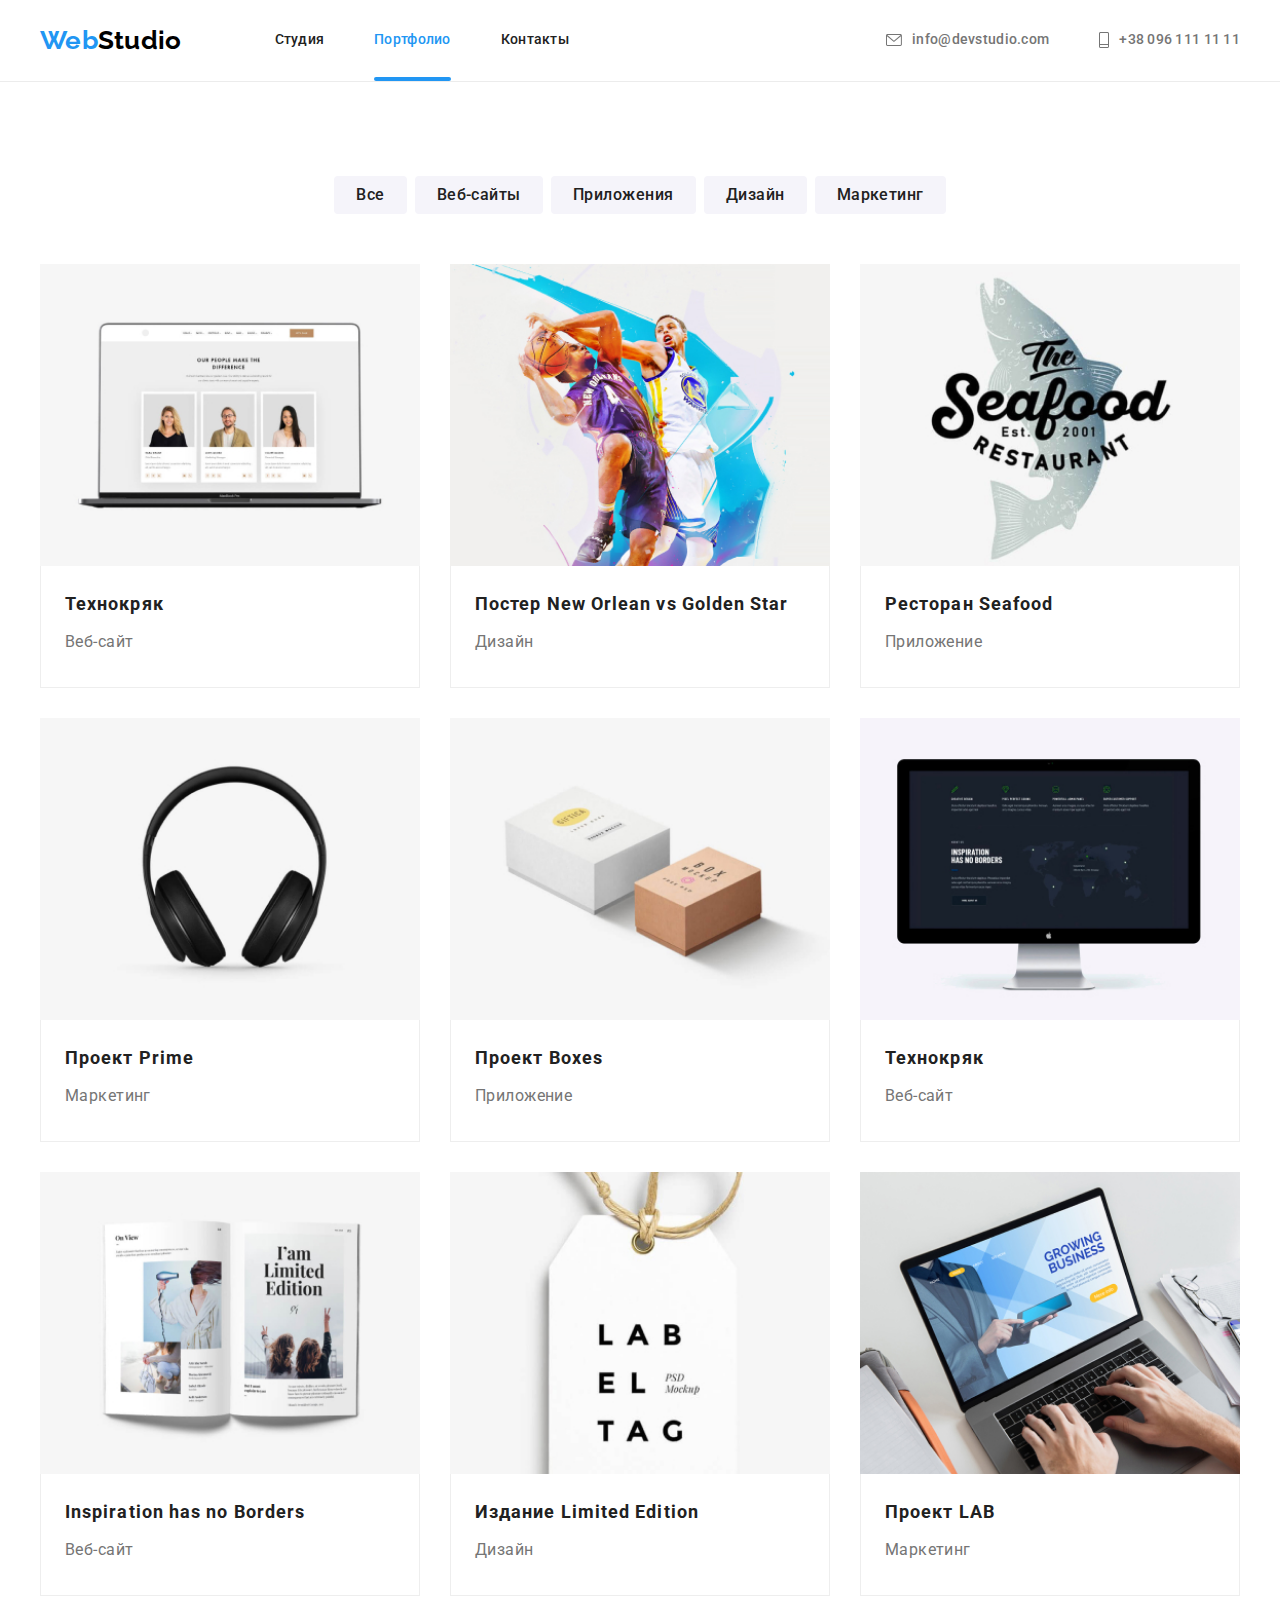
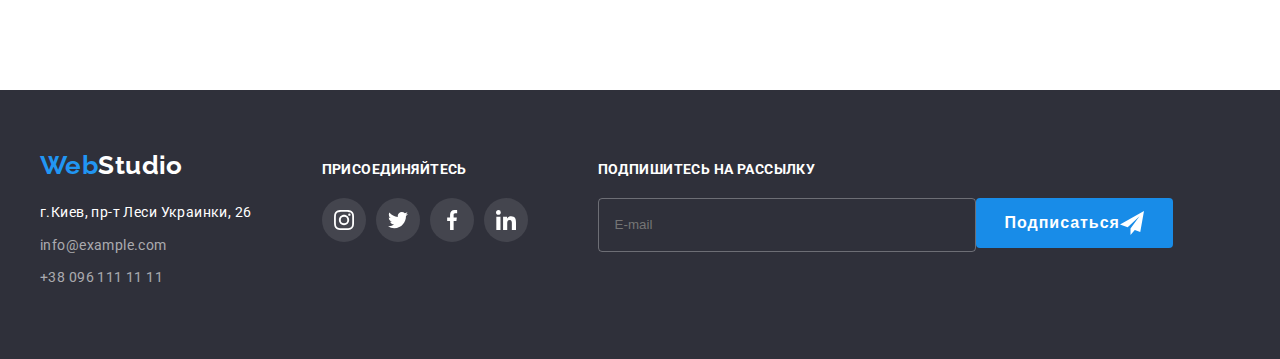
==== portfolio.html @ 8b947006 "Initial commit" ====
<!DOCTYPE html>
<html lang="ru">
  <head>
    <meta charset="UTF-8" />
    <meta http-equiv="X-UA-Compatible" content="IE=edge" />
    <meta name="viewport" content="width=device-width, initial-scale=1.0" />
    <title>Document</title>
    <link rel="preconnect" href="https://fonts.googleapis.com" />
    <link rel="preconnect" href="https://fonts.gstatic.com" crossorigin />
    <link
      href="https://fonts.googleapis.com/css2?family=Montserrat:ital,wght@0,400;1,700&family=Raleway:wght@700&family=Roboto:wght@400;500;700;900&display=swap"
      rel="stylesheet"
    />
    <link rel="stylesheet" href="./css/styles.css" />
  </head>
  <body>
    <!--Секція хедер-->
    <header class="header">
      <nav class="container main-nav">
        <a class="header-logo link" href="index.html" lang="ru">
          Web<span class="header-accent link">Studio</span></a
        >
        <ul class="site-nav list">
          <li class="item">
            <a class="header-link link" href="index.html">Студия</a>
          </li>
          <li class="item">
            <a class="header-link link current" href="portfolio.html"
              >Портфолио</a
            >
          </li>
          <li class="item">
            <a
              class="header-link link"
              href="https://github.com/NataliBohat/goit-markup-hw-01."
              >Контакты</a
            >
          </li>
        </ul>
        <ul class="auth-nav list">
          <li class="item">
            <a class="header-contact link" href="mailto:info@devstudio.com">
              <svg class="header-contact-icon" width="16" height="12">
                <use href="./img/icons.svg#icon-envelope"></use>
              </svg>
              <span lang="en">info@devstudio.com</span></a
            >
          </li>
          <li class="item">
            <a class="header-contact link" href="tel:+38 096 111 11 11">
              <svg class="header-contact-icon" width="10" height="16">
                <use href="./img/icons.svg#icon-tel"></use>
              </svg>
              <span lang="en">+38 096 111 11 11</span>
            </a>
          </li>
        </ul>
      </nav>
    </header>
    <main>
      <section class="section">
        <div class="container">
          <h1 hidden>Основна</h1>
          <!-- Rectangle-->
          <ul class="button-item list">
            <li class="button-hero">
              <button type="button" class="button link">Все</button>
            </li>
            <li class="button-hero">
              <button type="button" class="button link">Веб-сайты</button>
            </li>
            <li class="button-hero">
              <button type="button" class="button link">Приложения</button>
            </li>
            <li class="button-hero">
              <button type="button" class="button link">Дизайн</button>
            </li>
            <li class="button-hero">
              <button type="button" class="button link">Маркетинг</button>
            </li>
          </ul>
          <!--img-->
          <ul class="feature-list list">
            <li class="flex-element link">
              <a class="feature-img">
                <div class="feature-overlay">
                  <img
                  src="./img/portfolio img/teh.jpg"
                  alt="tehno"
                  width="370"
                />
                <div class="feature-tim">
                  <p class="feature-upertitle">
                  Ресурс предлагает комплексные предложения с разным уровнем
                  функционала и сервисов. Все это позволит посетителю получить
                  исчерпывающие сведения о компании или частном лице.
                </p>
              </div>
            </div>
                <div class="feature-title">
                  <h2 class="title">Технокряк</h2>
                  <p class="uppertitle">Веб-сайт</p>
                </div>
              </a>
            </li>
            <li class="flex-element">
              <a class="feature-img  link">
                <div class="feature-overlay">
                  <img
                    src="./img/portfolio img/poster.jpg"
                    alt="poster"
                    width="370"
                  />
                  <div class="feature-tim">
                    <p class="feature-upertitle">
                      Ресурс предлагает комплексные предложения с разным уровнем
                      функционала и сервисов. Все это позволит посетителю получить
                      исчерпывающие сведения о компании или частном лице.
                    </p>
                  </div>
                </div>
                <div class="feature-title">
                  <h2 class="title">Постер New Orlean vs Golden Star</h2>
                  <p class="uppertitle">Дизайн</p>
                </div>
              </a>
            </li>
            <li class="flex-element">
              <a class="feature-img link">
                <div class="feature-overlay">
                  <img
                  src="./img/portfolio img/seafood.jpg"
                  alt="seafood"
                  width="370"
                />
                <div class="feature-tim">
                  <p class="feature-upertitle">
                    Ресурс предлагает комплексные предложения с разным уровнем
                    функционала и сервисов. Все это позволит посетителю получить
                    исчерпывающие сведения о компании или частном лице.
                  </p>
                </div>
              </div>
                <div class="feature-title">
                  <h2 class="title">Ресторан Seafood</h2>
                  <p class="uppertitle">Приложение</p>
                </div>
              </a>
            </li>
            <li class="flex-element">
              <a class="feature-img link">
                <div class="feature-overlay">
                  <img
                  src="./img/portfolio img/prime.jpg"
                  alt="prime"
                  width="370"
                />
                <div class="feature-tim">
                  <p class="feature-upertitle">
                    Ресурс предлагает комплексные предложения с разным уровнем
                    функционала и сервисов. Все это позволит посетителю получить
                    исчерпывающие сведения о компании или частном лице.
                  </p>
                </div>
              </div>
                <div class="feature-title">
                  <h2 class="title">Проект Prime</h2>
                  <p class="uppertitle">Маркетинг</p>
                </div>
              </a>
            </li>
            <li class="flex-element">
              <a class="feature-img link">
                <div class="feature-overlay">
                  <img
                  src="./img/portfolio img/boxes.jpg"
                  alt="boxes"
                  width="370"
                />
                <div class="feature-tim">
                  <p class="feature-upertitle">
                    Ресурс предлагает комплексные предложения с разным уровнем
                    функционала и сервисов. Все это позволит посетителю получить
                    исчерпывающие сведения о компании или частном лице.
                  </p>
                </div>
              </div>
               <div class="feature-title">
                  <h2 class="title">Проект Boxes</h2>
                  <p class="uppertitle">Приложение</p>
                </div>
              </a>
            </li>
            <li class="flex-element">
              <a class="feature-img link">
                <div class="feature-overlay">
                  <img
                  src="./img/portfolio img/borders.jpg"
                  alt="tehno"
                  width="370"
                />
                <div class="feature-tim">
                  <p class="feature-upertitle">
                    Ресурс предлагает комплексные предложения с разным уровнем
                    функционала и сервисов. Все это позволит посетителю получить
                    исчерпывающие сведения о компании или частном лице.
                  </p>
                </div>
              </div>
                <div class="feature-title">
                  <h2 class="title">Технокряк</h2>
                  <p class="uppertitle">Веб-сайт</p>
                </div>
              </a>
            </li>
            <li class="flex-element">
              <a class="feature-img link">
                <div class="feature-overlay">
                  <img
                  src="./img/portfolio img/edition.jpg"
                  alt="borders"
                  width="370"
                />
                <div class="feature-tim">
                  <p class="feature-upertitle">
                    Ресурс предлагает комплексные предложения с разным уровнем
                    функционала и сервисов. Все это позволит посетителю получить
                    исчерпывающие сведения о компании или частном лице.
                  </p>
                </div>
              </div>
                <div class="feature-title">
                  <h2 class="title">Inspiration has no Borders</h2>
                  <p class="uppertitle">Веб-сайт</p>
                </div>
              </a>
            </li>
            <li class="flex-element">
              <a class="feature-img link">
                <div class="feature-overlay">
                  <img
                  src="./img/portfolio img/lab.jpg"
                  alt="edition"
                  width="370"
                />
                <div class="feature-tim">
                  <p class="feature-upertitle">
                    Ресурс предлагает комплексные предложения с разным уровнем
                    функционала и сервисов. Все это позволит посетителю получить
                    исчерпывающие сведения о компании или частном лице.
                  </p>
                </div>
              </div>
                <div class="feature-title">
                  <h2 class="title">Издание Limited Edition</h2>
                  <p class="uppertitle">Дизайн</p>
                </div>
              </a>
            </li>
            <li class="flex-element">
              <a class="feature-img link">
                <div class="feature-overlay"> 
                  <img
                  src="./img/portfolio img/busines.jpg"
                  alt="lab"
                  width="370"
                />
                <div class="feature-tim">
                  <p class="feature-upertitle">
                    Ресурс предлагает комплексные предложения с разным уровнем
                    функционала и сервисов. Все это позволит посетителю получить
                    исчерпывающие сведения о компании или частном лице.
                  </p>
                </div>
              </div>
                <div class="feature-title">
                  <h2 class="title">Проект LAB</h2>
                  <p class="uppertitle">Маркетинг</p>
                </div>
              </a>
            </li>
          </ul>
        </div>
      </section>
    </main>
    <footer class="footer">
      <div class="container footer-container">
        <div class="footer-container-logo">
          <a
            class="header-logo link"
            href="https://github.com/NataliBohat/goit-markup-hw-01."
            lang="ru"
            >Web<span class="footer-accen link">Studio</span></a
          >
          <address>
            <ul class="footer-item">
              <li class="footer-list list">
                <a
                  class="footer-nav link"
                  href="https://goo.gl/maps/piqngm7oDQpEDh6u6"
                  target="_blank"
                  rel="noopener noreferrer"
                  >г.Киев, пр-т Леси Украинки, 26</a
                >
              </li>
              <li class="footer-list list">
                <a class="footer-contact link" href="mailto:info@devstudio.com"
                  >info@example.com</a
                >
              </li>
              <li class="footer-list list">
                <a class="footer-contact link" href="tel:+38 096 111 11 11"
                  >+38 096 111 11 11</a
                >
              </li>
            </ul>
          </address>
        </div>
        <div class="footer-container-logo">
          <span class="footer-title"><strong>присоединяйтесь</strong></span>
          <ul class="footer-main list">
            <li class="footer-main-item">
              <a
                class="footer-media link"
                href=""
                target="_blank"
                rel="noopeer noreferent"
                aria-label="instagram"
              >
                <svg class="footert-media-icon" width="20" height="20">
                  <use href="./img/icons.svg#icon-instagram"></use>
                </svg>
              </a>
            </li>
            <li class="footer-main-item">
              <a
                class="footer-media link"
                href=""
                target="_blank"
                rel="noopeer noreferent"
                aria-label="twitter"
              >
                <svg class="footert-media-icon" width="20" height="20">
                  <use href="./img/icons.svg#icon-twitter"></use>
                </svg>
              </a>
            </li>
            <li class="footer-main-item">
              <a
                class="footer-media link"
                href=""
                target="_blank"
                rel="noopeer noreferent"
                aria-label="facebook">
                <svg class="footert-media-icon" width="20" height="20">
                  <use href="./img/icons.svg#icon-facebook"></use>
                </svg>
              </a>
            </li>
            <li class="footer-main-item">
              <a
                class="footer-media link"
                href=""
                target="_blank"
                rel="noopeer noreferent"
                aria-label="linkedin">
                <svg class="footert-media-icon" width="20" height="20">
                  <use href="./img/icons.svg#icon-linkedin"></use>
                </svg>
              </a>
            </li>
          </ul>
        </div>
        <form class="form-footer">
          <b class="form-footer-title">Подпишитесь на рассылку</b>
            <div class="footer-field">
                <label for="mail">
                  <input
                  class="footer-input"
                    type="email"
                    name="mail"
                    id="mail"
                    placeholder="E-mail"
                  />
                </label>
                <button class="footer-buttom" type="submit">Подписаться
                  <svg class="footer-form-icon" width="24" height="24">
                    <use href="./img/symbol-defs.svg#icon-fly"></use>
                  </svg>
                </button>
            </div>
        </form>
      </div>
    </footer>
  </body>
</html>
---- css/styles.css ----
:root {
  --primary-text-color: #212121;
  --secondary-text-color: #757575;
  --acsent-text-color: #2196f3;
  --slogan-text-color: #ffffff;
  --page-color: #2f303a;
  --aside-text-color: #e5e5e5;
  --box-color: #f5f4fa;
  --subtitle-text-color: #000000;
  --contact-text-color: rgba(255, 255, 255, 0.6);
  --title-hover-color: #188CE8;
  --fetcher-title-color: #EEEEEE;
  --header-border-colors: #ECECEC;
  --client-title-colors: #AFB1B8;
}

body {
  margin: 0;
  font-family: Roboto, sans-serif;
  font-size: 14px;
  color: var(--primary-text-color);
  letter-spacing: 0.03em;
}
h1,
h2,
h3,
p,
ul{
  margin: 0;
  padding: 0;
}
img {
  display: block;
  width: 100%;
  height: auto;
}
.list {
  padding: 0;
  margin: 0;
  list-style: none;
}
.container {
  width: 1200px;
  padding-left: 15px;
  padding-right:  15px;
  margin-left: auto;
  margin-right: auto;
}
.section {
  padding-top: 94px;
  padding-bottom: 94px;
}
.main-nav{
  display: flex;
  align-items: center;
}
.link {
  text-decoration: none;
}

/*Секція хедер*/

.header {
min-height: 81px;
font-weight: 500;
line-height: 1.14;
letter-spacing: 0.02em;

border-bottom: 1px solid var(--header-border-colors);
}

.header-logo {
  font-family: "Raleway", sans-serif;
  font-weight: 700;
  font-size: 26px;
  line-height: 1.19;

  color: var(--acsent-text-color);
}

.header-accent {
  color: var(--subtitle-text-color);
}

.site-nav {
display: flex;
margin-left: 93px;
}
.site-nav .item + .item {
  margin-left: 50px;
}

.header-link {
  display: block;
  position: relative;

  padding-top: 32px;
  padding-bottom: 32px;
  font-weight: 500;
  font-size: 14px;

  line-height: 1.14;
  letter-spacing: 0.02em;
  color: var(--primary-text-color);

  transition: background-color 250ms cubic-bezier(0.4, 0, 0.2, 1),
}

.header-link:hover,
.header-link:focus {
  color: var(--acsent-text-color);
}

.current::after {
  content: "";
  position: absolute;
  display: block;

  width: 100%;
  height: 4px;
  bottom: -1px;

  border-radius: 2px;
  background-color: var(--acsent-text-color);
}
 .current {
  color: var(--acsent-text-color);
} 

.auth-nav {
  display: flex;
  margin-left: auto;
}
.auth-nav .item + .item {
  margin-left: 50px;
}
.item:hover,
.item:focus {
color: var(--acsent-text-color);
}

.header-contact {
  display: flex;

  align-items: center;
  color: var(--secondary-text-color);
  
  transition: background-color 250ms cubic-bezier(0.4, 0, 0.2, 1),
}

.header-contact:hover,
.header-contact:focus {
  color: currentColor;
}

/*icon*/

.header-contact-icon{
  display: inline-block;
  margin-right: 10px;
  transition: transform 250ms cubic-bezier(0.4, 0, 0.2, 1);
  background-size: contain;
  fill: currentColor; 
}

.header-contact-icon:hover,
.header-contact-icon:focus{
  fill: currentColor;
} 

/* герой*/

.hero {
max-width: 1600px;
height: 600px;
margin-left: auto;
margin-right: auto;
padding: 200px 0;

background-image:linear-gradient(rgba(47, 48, 58, 0.4), rgba(47, 48, 58, 0.4)),
 url(../img/icon/Img.jpg);
background-repeat: no-repeat;
background-position: center;
background-size: auto auto;
background-color: var(--page-color);
}

.container-hero {
margin-left: auto;
margin-right: auto;
width: 700px;
text-align: center;
}

.hero-title {
margin-bottom: 40px;
text-transform: uppercase;

font-weight: 900;
font-size: 44px;
line-height: 1.34;
letter-spacing: 0.06em;
color: var(--slogan-text-color);
}

.hero-button {
padding: 10px 32px;
border: none;
border-radius: 4px;

font-family: "Roboto";
font-weight: 700;
font-size: 16px;
line-height: 1.9;
letter-spacing: 0.06em;

text-decoration: none;
text-align: center;
cursor: pointer;

color: var(--slogan-text-color);
background-color: var(--acsent-text-color);
}

.hero-button:hover,
.hero-button:focus {
background-color: var(--title-hover-color);
}

/*модальне вікно*/

.backdrop {
  position: fixed;
  top:0;
  left:0;
  z-index: 1;

  width: 100%;
  height: 100%;
  background-color: rgba(0, 0, 0, 0.2);

  opacity: 1;
  transition: opacity 250ms cubic-bezier(0.4, 0, 0.2, 1);
}
.backdrop.is-hidden {
  opacity: 0;
  pointer-events: none;
}
.backdrop.is-hidden .modal {
  transform: translate(-50%, -50%) scale(0.9);
}
.modal {
  position: absolute;
  top: 50%;
  left: 50%;
  padding: 40px;

  min-height: 581px;
  min-width: 528px;

  transform: translate(-50%, -50%) scale(1);
  transition: transform 250ms cubic-bezier(0.4, 0, 0.2, 1);

  background-color: var(--slogan-text-color);
}

.button-close {
  position: absolute;
  right: 8px;
  top: 8px;

  display: flex;
  align-items: center;
  justify-content: center;
  width: 30px;
  height: 30px;

  border-radius: 50%;
  border: 1px solid rgba(0, 0, 0, 0.1);

  transition: transform 250ms cubic-bezier(0.4, 0, 0.2, 1);

  background-color: var(--slogan-text-color);
}
.button-close:hover {
  fill: var(--acsent-text-color);
}

/*Forma*/

.form-title {
font-weight: 700;
font-size: 20px;
line-height: 1.15;
text-align: center;
letter-spacing: 0.03em;

margin-bottom: 12px;
color: var(--primary-text-color);
}

.form-field {
  position: relative;
  display: flex;
  align-items: baseline;
  flex-direction: column;

  width: 448px;
  margin-bottom: 10px;
 
}

.form-label {
font-weight: 400;
font-size: 12px;
line-height: 1.17;
letter-spacing: 0.01em;

margin-bottom: 4px;
color: var(--secondary-text-color);
}

.form-input {
  width: 448px;
  height: 40px;

  padding-left: 42px;
  border-radius: 4px;

  transition: transform 250ms cubic-bezier(0.4, 0, 0.2, 1);

  border: 1px solid rgba(33, 33, 33, 0.2);
  outline: none;
}

.form-icon {
  position: absolute;
  align-items: center;
  bottom: 11px;
  left: 12px;
}

.form-input:focus {
  border: 1px solid var(--acsent-text-color);
}

.form-input:focus + .form-icon{
  fill: var(--acsent-text-color);
}

.form-comment {
  width: 448px;
  height: 120px;
  padding: 12px 16px;
  border-radius: 4px;

  font-size: 14px;
  line-height: 1.14;
  letter-spacing: 0.01em;

  color: rgba(117, 117, 117,);

  transition: transform 250ms cubic-bezier(0.4, 0, 0.2, 1);

  border: 1px solid rgba(33, 33, 33, 0.2);
  resize: none;
  outline: none;
}

.form-comment:focus {
  border: 1px solid var(--acsent-text-color);
}
.form-checkbox {
  display: flex;
  justify-content: center;
  align-items: center;

  margin-top: 20px;
  margin-bottom: 30px;
}

.checkbox {
  position: absolute;
  width: 1px;
  height: 1px;
  margin: -1px;
  border: 0;
  padding: 0;
  white-space: nowrap;
  clip-path: inset(100%);
  clip: rect(0 0 0 0);
  overflow: hidden;
} 

.label {
  display: flex;
  align-items: center;

  font-weight: 400;
  font-size: 14px;
  line-height: 1.7;
  letter-spacing: 0.03em;
  
  color: var(--secondary-text-color);
}

.checkbox-icon {
  display: inline-block;
  margin-right: 7px;
  border-radius: 2px;
  border: 2px solid var(--primary-text-color);
}

.checkbox:checked + .checkbox-icon {
  border: 2px solid var(--title-hover-color);
  border-radius: 2px;
  background-color: var(--title-hover-color);
  background-size: contain;
  background-origin: border-box;
} 
.for-label {
  color: var(--title-hover-color);
}
.form-button {
  padding: 10px 55px;
  border: none;
  border-radius: 4px;
  
  font-family: "Roboto";
  font-weight: 700;
  font-size: 16px;
  line-height: 1.9;
  letter-spacing: 0.06em;
  
  text-decoration: none;
  text-align: center;
  cursor: pointer;

  transition: transform 250ms cubic-bezier(0.4, 0, 0.2, 1);
  
  color: var(--slogan-text-color);
  background-color: var(--title-hover-color); 
}

.form-button:hover,
.form-button:focus {
background-color: var(--acsent-text-color);
}

/*Секція про нас*/

.content-main {
  display: flex;
  align-items: center;
}

.content-main .content-item {
  width: 270px;
}

.content-main .content-item + .content-item {
 margin-left: 30px;
}

.content-heading {
  margin-top: 0;
  margin-bottom: 0;

  font-weight: 700;
  font-size: 14px;
  line-height: 1.14;
  letter-spacing: 0.03em;
  text-transform: uppercase;

  color: var(--primary-text-color);
}

.content-title {
  margin-top: 10px;
  line-height: 1.7;
  color: var(--secondary-text-color);
}

/*icon*/

.content-media {
  display: flex;
  width: 270px;
  height: 120px;
  margin-bottom: 30px;

  align-items: center;
  justify-content: center;
  background-size: contain;

  color: var(--primary-text-color);
  background-color: var(--box-color);
}
.content-item:not(:last-child){
  margin-right: 30px;
}

 /*Чем мы занимаемся*/

 .main {
  padding-top: 0;
  }

.main-title {
  margin-bottom: 50px;
  font-weight: 700;
  font-size: 36px;
  line-height: 1.16;
  text-align: center;

  color: var(--primary-text-color);
}
.title-item {
  display: flex;
  align-items: center;
}

.title-thumb {
  position: relative;
}

.title-thumb::before {
display: inline-block;
position: absolute;
content: "";

width: 370px;
height: 70px;
bottom: 0;
left: 0;

background-color: rgba(47, 48, 58, 0.8);
opacity: 1;
}

.title-item .title-thumb + .title-thumb {
  margin-left: 30px
}
.title-img {
  width: 370px;
  margin-right:auto;
}

.main-action {
  position: absolute;
  bottom: 27px;
  left: 82px;;
  display: flex;

 font-weight: 700;
 font-size: 14px;
 line-height: 1.14;
 text-align: center;
 letter-spacing: 0.03em;
 text-transform: uppercase;

 color: var(--slogan-text-color);
}

/*Наша команда*/

.user {
  background: var(--box-color);
}

.user-item {
  display: flex;
  align-items: center;
}
.user-item .user-list-itm + .user-list-itm {
  margin-left: 30px;
}
.user-list-itm {
  text-align: center;
  width: 270px;
  margin-right: auto;

  background: var(--slogan-text-color);
  box-shadow: 0px 1px 3px rgba(0, 0, 0, 0.12), 0px 1px 1px rgba(0, 0, 0, 0.14), 0px 2px 1px rgba(0, 0, 0, 0.2);
  border-radius: 0px 0px 4px 4px;
}
.main-user {
  padding-top: 30px;
  padding-bottom: 30px;
}
.user-title {
  font-style: normal;
  font-weight: 500;
  font-size: 16px;
  line-height: 1.2;
  letter-spacing: 0.03em;

  color: var(--primary-text-color);
}

.uppertitle {
  margin-top: 10px;
  margin-bottom: 16px;
  font-size: 16px;
  line-height: 1.2;

  color: var(--secondary-text-color);
}

/* оформлення іконок */

.social-media {
  display: flex;
  justify-content: center;
}
.social-media-item:not(:last-child) {
  margin-right: 10px;
}

.social-media-link {
  display: flex;
  align-items: center;
  justify-content: center;

  width: 44px;
  height: 44px;
  border-radius: 50%;
  
  color: var(--client-title-colors);
  background-color: var(--slogan-text-color);

  transition: background-color 250ms cubic-bezier(0.4, 0, 0.2, 1);
}

.social-media-link:hover,
.social-media-link:focus {
 color: var(--slogan-text-color);
  background-color: var(--acsent-text-color);
}
.social-media-icon {
  fill: currentColor;
}

/*клиенты*/

.client-title {
  font-weight: 700;
  font-size: 36px;
  line-height: 1.16;
  text-align: center;
  letter-spacing: 0.03em;
  margin-bottom: 50px;
  
  color: var(--primary-text-color);
  }

.client-main {
  display: flex;
  justify-content: center;
}
.client-item:not(:last-child) {
  margin-right: 30px;
}
.client-media {
  display: flex;
  width: 170px;
  height: 92px;

  align-items: center;
  justify-content: center;
  border-radius: 4px;
  box-sizing: border-box;

  fill: var(--client-title-colors);
  outline: 1px solid var(--client-title-colors);

  transition: background-color 250ms cubic-bezier(0.4, 0, 0.2, 1);
}

.client-media:hover,
.client-media:focus {
  fill: var(--acsent-text-color);
  outline: 1px solid var(--acsent-text-color) ;
}

/*buttom studio*/
.button {
  padding: 6px 22px;
  border: none;
  border-radius: 4px;

  font-family: inherit;
  font-weight: 500;
  font-size: 16px;
  line-height: 1.6;
  text-align: center;
  letter-spacing: 0.03em;
 
  color: var(--primary-text-color);
  background-color: var(--box-color);

  cursor: pointer;

  transition: background-color 250ms cubic-bezier(0.4, 0, 0.2, 1);
}
.button:hover,
.button:focus {
  background-color: var(--acsent-text-color);
  color: var(--slogan-text-color);
  box-shadow: 0px 3px 1px rgba(0, 0, 0, 0.1), 0px 1px 2px rgba(0, 0, 0, 0.08), 0px 2px 2px rgba(0, 0, 0, 0.12);
}

.button-item {
  display: flex;
  justify-content: center;
  margin-left: auto;
  padding-bottom: 50px;
}
.button-hero {
  text-align: center;
}
.button-item .button-hero + .button-hero {
  margin-left: 8px; 
}

  /*feature*/

.feature-list {
  display: flex;
  flex-wrap: wrap;
}

.feature-list > .flex-element {
  flex-basis: calc((100% - 60px) /3);
  margin-bottom: 30px;
  margin-right: 30px;
}

.flex-element:nth-child(3n + 3) {
  margin-right: 0;
}
.flex-element:nth-last-child(-n + 3) {
  margin-bottom: 0;
} 

.feature-title {
  padding: 20px 24px;
  border-left: 1px solid var(--fetcher-title-color);
  border-bottom: 1px solid var(--fetcher-title-color);
  border-right: 1px solid var(--fetcher-title-color);
}
.title {
  font-family: "Roboto";
  font-style: normal;
  font-weight: 700;
  font-size: 18px;
  line-height: 2;
  letter-spacing: 0.06em;
  color: var(--primary-text-color);
}

.flex-element {
  display: block;
}
      
.feature-img {
  display: block;
  transition: box-shadow 250ms cubic-bezier(0.4, 0, 0.2, 1);
 }
 
.feature-img:hover, 
.feature-img:focus {
  box-shadow: 0px 1px 1px rgba(0, 0, 0, 0.12), 0px 4px 4px rgba(0, 0, 0, 0.06), 1px 4px 6px rgba(0, 0, 0, 0.16);
}

.feature-img:hover .feature-tim,
.feature-img:focus .feature-tim {
transform: translateY(0%);
}
.feature-overlay {
  position: relative;
  overflow: hidden;
}

.feature-tim {
  display: flex;
  position: absolute;

  width: 100%;
  height: 100%;
  top: 0;
  left: 0;
 
 text-shadow: 0px 4px 4px rgba(0, 0, 0, 0.25);
 color: var(--slogan-text-color);
 background-color: var(--acsent-text-color);
 box-shadow: 0px 1px 1px rgba(0, 0, 0, 0.12), 0px 4px 4px rgba(0, 0, 0, 0.06), 1px 4px 6px rgba(0, 0, 0, 0.16);

 transform: translateY(101%);
 transition: transform 250ms cubic-bezier(0.4, 0, 0.2, 1);
}

.feature-upertitle {
 display: flex;
 align-items: center;
 justify-content: center;

 font-weight: 400;
 font-size: 18px;
 line-height: 1.5;
 letter-spacing: 0.03em;

 padding: 63px 24px 63px 24px;
  
}

/*Footer*/

.footer {
  display: flex;
  padding-top: 60px;
  padding-bottom: 60px;

  background: var(--page-color);
}

.footer-nav {
  font-style: normal;
  line-height: 1.7;
  color: var(--slogan-text-color);
}
.footer-item {
  margin-top: 20px;
}
.footer-list:nth-child(-n + 3) {
  margin-bottom: 9px;
}
.footer-contact {
  font-style: normal;
  font-size: 14px;
  line-height: 1.7;
  margin-top: 9px;
  margin-bottom: 9px;

  color: var(--contact-text-color);
}
.footer-accen {
  color: var(--slogan-text-color);
}

/*присоединяйтесь*/

.footer-container {
  display: flex;
  flex-wrap: wrap;
  align-items: baseline;
} 

.footer-container-logo {
  margin-right: 70px;
} 

.footer-title {
  font-size: 14px;
  line-height: 1.14;
  letter-spacing: 0.03em;
  text-transform: uppercase;
  margin-bottom: 20px;

  color: var(--slogan-text-color) ;
}
.footer-main {
  display: flex;
  margin-top: 20px;
}
.footer-main-item:not(:last-child) {
  margin-right: 10px;
}
.footer-media {
  display: flex;
  align-items: center;
  justify-content: center;

  width: 44px;
  height: 44px;
  border-radius: 50%;

  fill:var(--slogan-text-color);
  background-color: rgba(255, 255, 255, 0.1);

  transition: background-color 250ms cubic-bezier(0.4, 0, 0.2, 1);
}

.footer-media:hover,
.footer-media:focus {
  background-color: var(--acsent-text-color);
}

/* footer form*/
.footer-form{
  margin-left: auto;
}
.form-footer-title {
  display: inline-block;
  font-weight: 700;
  font-size: 14px;
  line-height: 1.14;
  letter-spacing: 0.03em;
  text-transform: uppercase;
  margin-bottom: 20px;
  
  color: var(--slogan-text-color);
  }

.footer-field {
  display: flex;
  justify-content: space-between;
  width: 570px;
}

.footer-input {
  width: 358px; 
  height: 50px;

  padding-left: 16px;

  color: var(--aside-text-color);
  border: 1px solid rgba(255, 255, 255, 0.3);
  border-radius: 4px;
  background-color: transparent;
  outline: none;
}

.footer-buttom {
  display: flex;
  align-items: center;
  justify-content: space-between;
  padding: 10px 29px;
  border: none;
  border-radius: 4px;

  width: 200px;
  height: 50px; 
  
  font-weight: 700;
  font-size: 16px;
  line-height: 1.9;
  letter-spacing: 0.06em;
  
  cursor: pointer;

  transition: transform 250ms cubic-bezier(0.4, 0, 0.2, 1);
  
  color: var(--slogan-text-color);
  background-color: var(--title-hover-color); 
}
.footer-buttom:hover,
.footer-buttom:focus {
  background-color: var(--acsent-text-color);
}
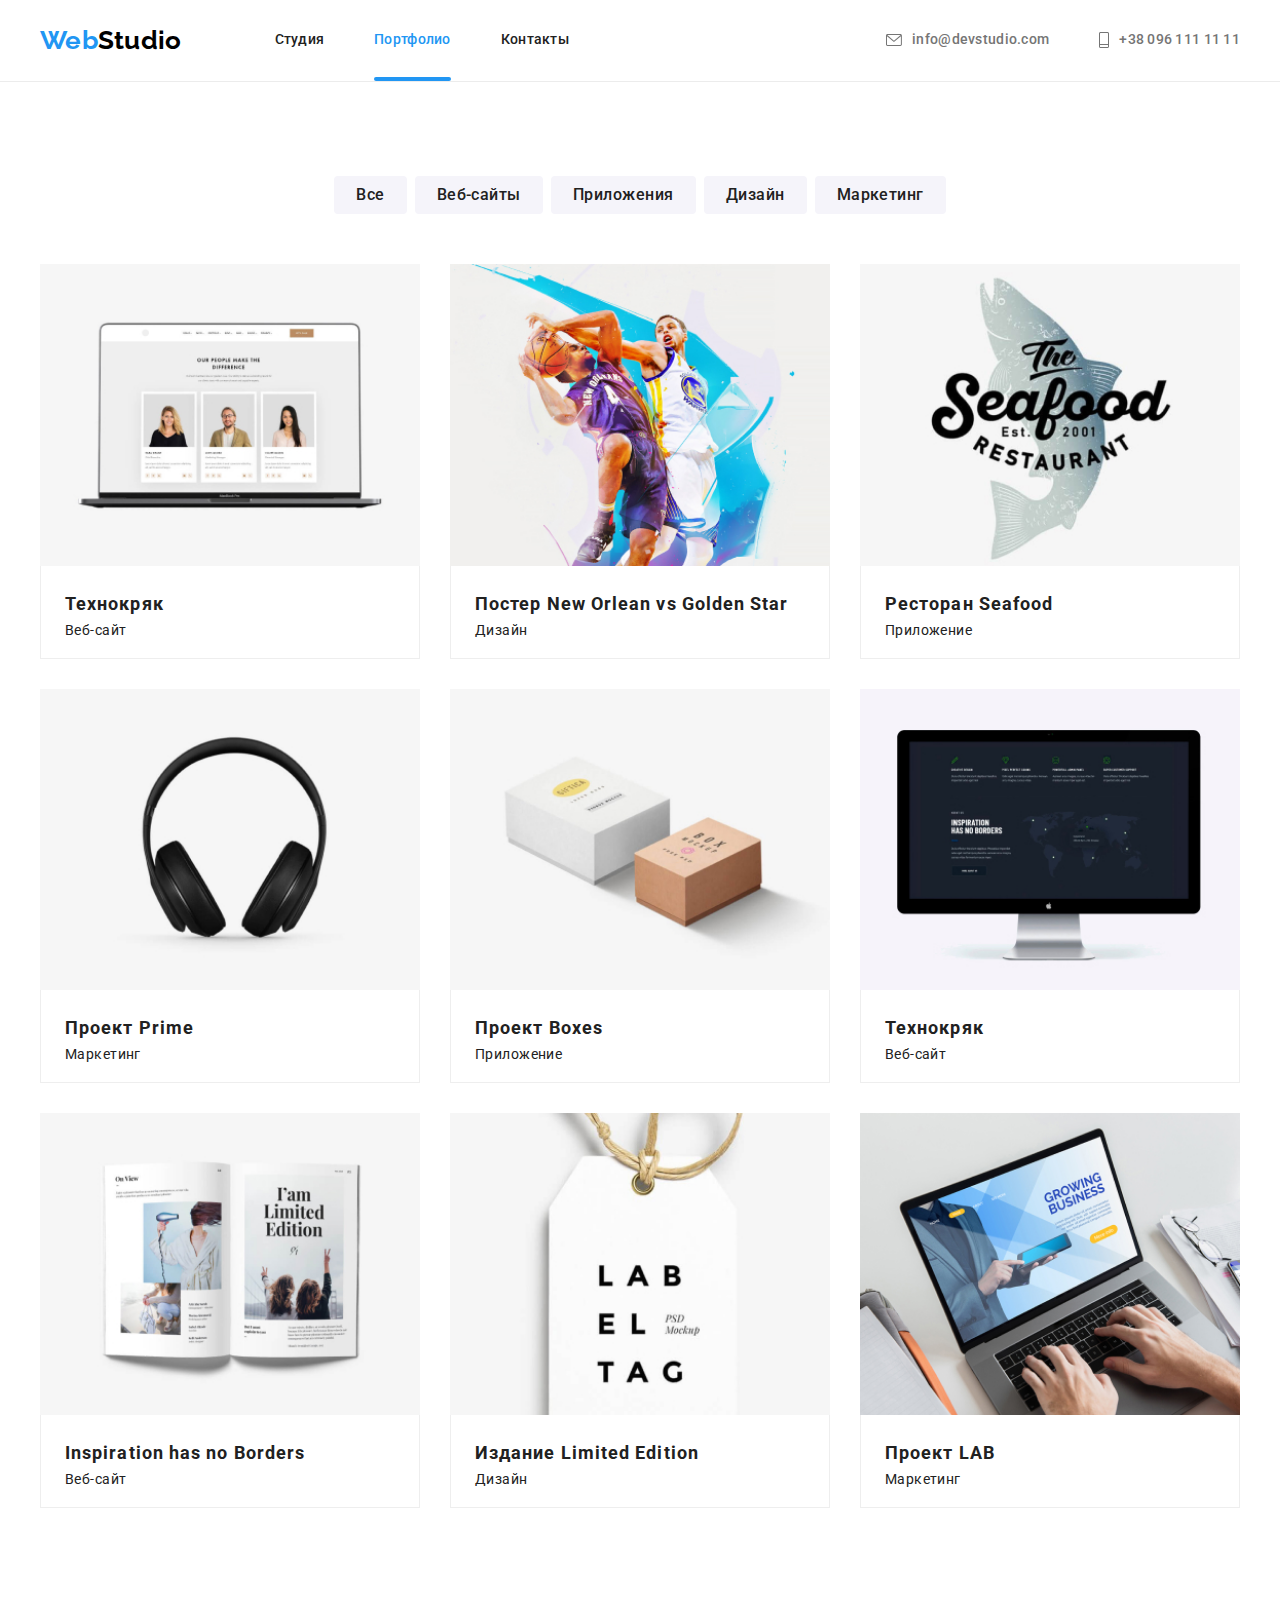
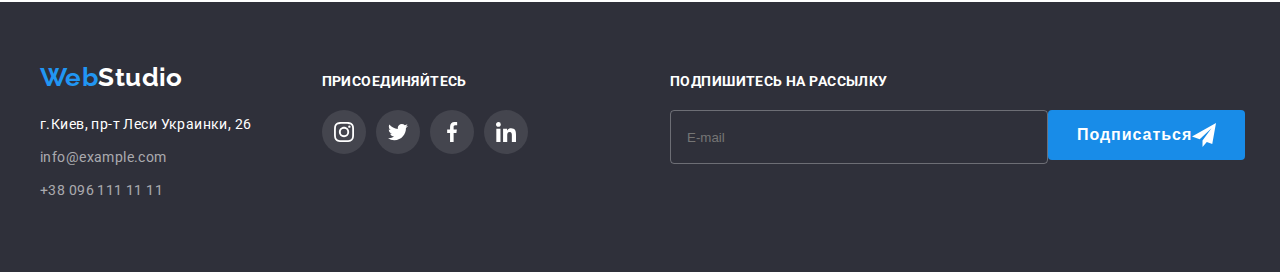
==== commit 511d208b: "scss пачала" ====
--- a/portfolio.html
+++ b/portfolio.html
@@ -12,43 +12,44 @@
       rel="stylesheet"
     />
     <link rel="stylesheet" href="./css/styles.css" />
+    <link rel="stylesheet" href="./css/main.min.css" />
   </head>
   <body>
     <!--Секція хедер-->
     <header class="header">
-      <nav class="container main-nav">
-        <a class="header-logo link" href="index.html" lang="ru">
-          Web<span class="header-accent link">Studio</span></a
+      <nav class="container header__nav">
+        <a class="logo link" href="index.html" lang="ru">
+          Web<span class="logo__accent link">Studio</span></a
         >
-        <ul class="site-nav list">
-          <li class="item">
-            <a class="header-link link" href="index.html">Студия</a>
-          </li>
-          <li class="item">
-            <a class="header-link link current" href="portfolio.html"
+        <ul class="header__list list">
+          <li class="header__item">
+            <a class="header__link link" href="index.html">Студия</a>
+          </li>
+          <li class="header__item">
+            <a class="header__link link current" href="portfolio.html"
               >Портфолио</a
             >
           </li>
-          <li class="item">
+          <li class="header__item">
             <a
-              class="header-link link"
+              class="header__link link"
               href="https://github.com/NataliBohat/goit-markup-hw-01."
               >Контакты</a
             >
           </li>
         </ul>
-        <ul class="auth-nav list">
-          <li class="item">
-            <a class="header-contact link" href="mailto:info@devstudio.com">
-              <svg class="header-contact-icon" width="16" height="12">
+        <ul class="meta list">
+          <li class="meta__items">
+            <a class="meta__contact link" href="mailto:info@devstudio.com">
+              <svg class="meta__icon" width="16" height="12">
                 <use href="./img/icons.svg#icon-envelope"></use>
               </svg>
               <span lang="en">info@devstudio.com</span></a
             >
           </li>
-          <li class="item">
-            <a class="header-contact link" href="tel:+38 096 111 11 11">
-              <svg class="header-contact-icon" width="10" height="16">
+          <li class="meta__items">
+            <a class="meta__contact link" href="tel:+38 096 111 11 11">
+              <svg class="meta__icon" width="10" height="16">
                 <use href="./img/icons.svg#icon-tel"></use>
               </svg>
               <span lang="en">+38 096 111 11 11</span>
@@ -62,220 +63,220 @@
         <div class="container">
           <h1 hidden>Основна</h1>
           <!-- Rectangle-->
-          <ul class="button-item list">
-            <li class="button-hero">
-              <button type="button" class="button link">Все</button>
-            </li>
-            <li class="button-hero">
-              <button type="button" class="button link">Веб-сайты</button>
-            </li>
-            <li class="button-hero">
-              <button type="button" class="button link">Приложения</button>
-            </li>
-            <li class="button-hero">
-              <button type="button" class="button link">Дизайн</button>
-            </li>
-            <li class="button-hero">
-              <button type="button" class="button link">Маркетинг</button>
+          <ul class="button list">
+            <li class="button__item">
+              <button type="button" class="button__link link">Все</button>
+            </li>
+            <li class="button__item">
+              <button type="button" class="button__link link">Веб-сайты</button>
+            </li>
+            <li class="button__item">
+              <button type="button" class="button__link link">Приложения</button>
+            </li>
+            <li class="button__item">
+              <button type="button" class="button__link link">Дизайн</button>
+            </li>
+            <li class="button__item">
+              <button type="button" class="button__link link">Маркетинг</button>
             </li>
           </ul>
           <!--img-->
-          <ul class="feature-list list">
-            <li class="flex-element link">
-              <a class="feature-img">
-                <div class="feature-overlay">
+          <ul class="feature list">
+            <li class="feature__item">
+              <a class="feature__element link">
+                <div class="overlay">
                   <img
                   src="./img/portfolio img/teh.jpg"
                   alt="tehno"
                   width="370"
                 />
-                <div class="feature-tim">
-                  <p class="feature-upertitle">
+                <div class="overlay__tim">
+                  <p class="overlay__upertitle">
                   Ресурс предлагает комплексные предложения с разным уровнем
                   функционала и сервисов. Все это позволит посетителю получить
                   исчерпывающие сведения о компании или частном лице.
                 </p>
               </div>
             </div>
-                <div class="feature-title">
-                  <h2 class="title">Технокряк</h2>
-                  <p class="uppertitle">Веб-сайт</p>
-                </div>
-              </a>
-            </li>
-            <li class="flex-element">
-              <a class="feature-img  link">
-                <div class="feature-overlay">
+                <div class="feature__subtitle">
+                  <h2 class="feature__title">Технокряк</h2>
+                  <p class="feature__uppertitle">Веб-сайт</p>
+                </div>
+              </a>
+            </li>
+            <li class="feature__item">
+              <a class="feature__element  link">
+                <div class="overlay">
                   <img
                     src="./img/portfolio img/poster.jpg"
                     alt="poster"
                     width="370"
                   />
-                  <div class="feature-tim">
-                    <p class="feature-upertitle">
+                  <div class="overlay__tim">
+                    <p class="overlay__upertitle">
                       Ресурс предлагает комплексные предложения с разным уровнем
                       функционала и сервисов. Все это позволит посетителю получить
                       исчерпывающие сведения о компании или частном лице.
                     </p>
                   </div>
                 </div>
-                <div class="feature-title">
-                  <h2 class="title">Постер New Orlean vs Golden Star</h2>
-                  <p class="uppertitle">Дизайн</p>
-                </div>
-              </a>
-            </li>
-            <li class="flex-element">
-              <a class="feature-img link">
-                <div class="feature-overlay">
+                <div class="feature__subtitle">
+                  <h2 class="feature__title">Постер New Orlean vs Golden Star</h2>
+                  <p class="feature__uppertitle">Дизайн</p>
+                </div>
+              </a>
+            </li>
+            <li class="feature__item">
+              <a class="feature__element link">
+                <div class="overlay">
                   <img
                   src="./img/portfolio img/seafood.jpg"
                   alt="seafood"
                   width="370"
                 />
-                <div class="feature-tim">
-                  <p class="feature-upertitle">
-                    Ресурс предлагает комплексные предложения с разным уровнем
-                    функционала и сервисов. Все это позволит посетителю получить
-                    исчерпывающие сведения о компании или частном лице.
-                  </p>
-                </div>
-              </div>
-                <div class="feature-title">
-                  <h2 class="title">Ресторан Seafood</h2>
-                  <p class="uppertitle">Приложение</p>
-                </div>
-              </a>
-            </li>
-            <li class="flex-element">
-              <a class="feature-img link">
-                <div class="feature-overlay">
+                <div class="overlay__tim">
+                  <p class="overlay__upertitle">
+                    Ресурс предлагает комплексные предложения с разным уровнем
+                    функционала и сервисов. Все это позволит посетителю получить
+                    исчерпывающие сведения о компании или частном лице.
+                  </p>
+                </div>
+              </div>
+                <div class="feature__subtitle">
+                  <h2 class="feature__title">Ресторан Seafood</h2>
+                  <p class="feature__uppertitle">Приложение</p>
+                </div>
+              </a>
+            </li>
+            <li class="feature__item link">
+              <a class="feature__element link">
+                <div class="overlay">
                   <img
                   src="./img/portfolio img/prime.jpg"
                   alt="prime"
                   width="370"
                 />
-                <div class="feature-tim">
-                  <p class="feature-upertitle">
-                    Ресурс предлагает комплексные предложения с разным уровнем
-                    функционала и сервисов. Все это позволит посетителю получить
-                    исчерпывающие сведения о компании или частном лице.
-                  </p>
-                </div>
-              </div>
-                <div class="feature-title">
-                  <h2 class="title">Проект Prime</h2>
-                  <p class="uppertitle">Маркетинг</p>
-                </div>
-              </a>
-            </li>
-            <li class="flex-element">
-              <a class="feature-img link">
-                <div class="feature-overlay">
+                <div class="overlay__tim">
+                  <p class="overlay__upertitle">
+                    Ресурс предлагает комплексные предложения с разным уровнем
+                    функционала и сервисов. Все это позволит посетителю получить
+                    исчерпывающие сведения о компании или частном лице.
+                  </p>
+                </div>
+              </div>
+                <div class="feature__subtitle">
+                  <h2 class="feature__title">Проект Prime</h2>
+                  <p class="feature__uppertitle">Маркетинг</p>
+                </div>
+              </a>
+            </li>
+            <li class="feature__item link">
+              <a class="feature__element link">
+                <div class="overlay">
                   <img
                   src="./img/portfolio img/boxes.jpg"
                   alt="boxes"
                   width="370"
                 />
-                <div class="feature-tim">
-                  <p class="feature-upertitle">
-                    Ресурс предлагает комплексные предложения с разным уровнем
-                    функционала и сервисов. Все это позволит посетителю получить
-                    исчерпывающие сведения о компании или частном лице.
-                  </p>
-                </div>
-              </div>
-               <div class="feature-title">
-                  <h2 class="title">Проект Boxes</h2>
-                  <p class="uppertitle">Приложение</p>
-                </div>
-              </a>
-            </li>
-            <li class="flex-element">
-              <a class="feature-img link">
-                <div class="feature-overlay">
+                <div class="overlay__tim">
+                  <p class="overlay__upertitle">
+                    Ресурс предлагает комплексные предложения с разным уровнем
+                    функционала и сервисов. Все это позволит посетителю получить
+                    исчерпывающие сведения о компании или частном лице.
+                  </p>
+                </div>
+              </div>
+               <div class="feature__subtitle">
+                  <h2 class="feature__title">Проект Boxes</h2>
+                  <p class="feature__uppertitle">Приложение</p>
+                </div>
+              </a>
+            </li>
+            <li class="feature__item link">
+              <a class="feature__element link">
+                <div class="overlay">
                   <img
                   src="./img/portfolio img/borders.jpg"
                   alt="tehno"
                   width="370"
                 />
-                <div class="feature-tim">
-                  <p class="feature-upertitle">
-                    Ресурс предлагает комплексные предложения с разным уровнем
-                    функционала и сервисов. Все это позволит посетителю получить
-                    исчерпывающие сведения о компании или частном лице.
-                  </p>
-                </div>
-              </div>
-                <div class="feature-title">
-                  <h2 class="title">Технокряк</h2>
-                  <p class="uppertitle">Веб-сайт</p>
-                </div>
-              </a>
-            </li>
-            <li class="flex-element">
-              <a class="feature-img link">
-                <div class="feature-overlay">
+                <div class="overlay__tim">
+                  <p class="overlay__upertitle">
+                    Ресурс предлагает комплексные предложения с разным уровнем
+                    функционала и сервисов. Все это позволит посетителю получить
+                    исчерпывающие сведения о компании или частном лице.
+                  </p>
+                </div>
+              </div>
+                <div class="feature__subtitle">
+                  <h2 class="feature__title">Технокряк</h2>
+                  <p class="feature__uppertitle">Веб-сайт</p>
+                </div>
+              </a>
+            </li>
+            <li class="feature__item link">
+              <a class="feature__element link">
+                <div class="overlay">
                   <img
                   src="./img/portfolio img/edition.jpg"
                   alt="borders"
                   width="370"
                 />
-                <div class="feature-tim">
-                  <p class="feature-upertitle">
-                    Ресурс предлагает комплексные предложения с разным уровнем
-                    функционала и сервисов. Все это позволит посетителю получить
-                    исчерпывающие сведения о компании или частном лице.
-                  </p>
-                </div>
-              </div>
-                <div class="feature-title">
-                  <h2 class="title">Inspiration has no Borders</h2>
-                  <p class="uppertitle">Веб-сайт</p>
-                </div>
-              </a>
-            </li>
-            <li class="flex-element">
-              <a class="feature-img link">
-                <div class="feature-overlay">
+                <div class="overlay__tim">
+                  <p class="overlay__upertitle">
+                    Ресурс предлагает комплексные предложения с разным уровнем
+                    функционала и сервисов. Все это позволит посетителю получить
+                    исчерпывающие сведения о компании или частном лице.
+                  </p>
+                </div>
+              </div>
+                <div class="feature__subtitle">
+                  <h2 class="feature__title">Inspiration has no Borders</h2>
+                  <p class="feature__uppertitle">Веб-сайт</p>
+                </div>
+              </a>
+            </li>
+            <li class="feature__item link">
+              <a class="feature__element link">
+                <div class="overlay">
                   <img
                   src="./img/portfolio img/lab.jpg"
                   alt="edition"
                   width="370"
                 />
-                <div class="feature-tim">
-                  <p class="feature-upertitle">
-                    Ресурс предлагает комплексные предложения с разным уровнем
-                    функционала и сервисов. Все это позволит посетителю получить
-                    исчерпывающие сведения о компании или частном лице.
-                  </p>
-                </div>
-              </div>
-                <div class="feature-title">
-                  <h2 class="title">Издание Limited Edition</h2>
-                  <p class="uppertitle">Дизайн</p>
-                </div>
-              </a>
-            </li>
-            <li class="flex-element">
-              <a class="feature-img link">
-                <div class="feature-overlay"> 
+                <div class="overlay__tim">
+                  <p class="overlay__upertitle">
+                    Ресурс предлагает комплексные предложения с разным уровнем
+                    функционала и сервисов. Все это позволит посетителю получить
+                    исчерпывающие сведения о компании или частном лице.
+                  </p>
+                </div>
+              </div>
+                <div class="feature__subtitle">
+                  <h2 class="feature__title">Издание Limited Edition</h2>
+                  <p class="feature__uppertitle">Дизайн</p>
+                </div>
+              </a>
+            </li>
+            <li class="feature__item link">
+              <a class="feature__element link">
+                <div class="overlay"> 
                   <img
                   src="./img/portfolio img/busines.jpg"
                   alt="lab"
                   width="370"
                 />
-                <div class="feature-tim">
-                  <p class="feature-upertitle">
-                    Ресурс предлагает комплексные предложения с разным уровнем
-                    функционала и сервисов. Все это позволит посетителю получить
-                    исчерпывающие сведения о компании или частном лице.
-                  </p>
-                </div>
-              </div>
-                <div class="feature-title">
-                  <h2 class="title">Проект LAB</h2>
-                  <p class="uppertitle">Маркетинг</p>
+                <div class="overlay__tim">
+                  <p class="overlay__upertitle">
+                    Ресурс предлагает комплексные предложения с разным уровнем
+                    функционала и сервисов. Все это позволит посетителю получить
+                    исчерпывающие сведения о компании или частном лице.
+                  </p>
+                </div>
+              </div>
+                <div class="feature__subtitle">
+                  <h2 class="feature__title">Проект LAB</h2>
+                  <p class="feature__uppertitle">Маркетинг</p>
                 </div>
               </a>
             </li>
@@ -284,107 +285,107 @@
       </section>
     </main>
     <footer class="footer">
-      <div class="container footer-container">
-        <div class="footer-container-logo">
+      <div class="container footer__container">
+        <div class="footer__logo">
           <a
-            class="header-logo link"
+            class="logo link"
             href="https://github.com/NataliBohat/goit-markup-hw-01."
             lang="ru"
-            >Web<span class="footer-accen link">Studio</span></a
+            >Web<span class="logo__thumb link">Studio</span></a
           >
           <address>
-            <ul class="footer-item">
-              <li class="footer-list list">
+            <ul class="footer-list">
+              <li class="footer-list__item list">
                 <a
-                  class="footer-nav link"
+                  class="footer-list__nav link"
                   href="https://goo.gl/maps/piqngm7oDQpEDh6u6"
                   target="_blank"
                   rel="noopener noreferrer"
                   >г.Киев, пр-т Леси Украинки, 26</a
                 >
               </li>
-              <li class="footer-list list">
-                <a class="footer-contact link" href="mailto:info@devstudio.com"
+              <li class="footer-list__item list">
+                <a class="footer-list__contact link" href="mailto:info@devstudio.com"
                   >info@example.com</a
                 >
               </li>
-              <li class="footer-list list">
-                <a class="footer-contact link" href="tel:+38 096 111 11 11"
+              <li class="footer-list__item list">
+                <a class="footer-list__contact link" href="tel:+38 096 111 11 11"
                   >+38 096 111 11 11</a
                 >
               </li>
             </ul>
           </address>
         </div>
-        <div class="footer-container-logo">
-          <span class="footer-title"><strong>присоединяйтесь</strong></span>
-          <ul class="footer-main list">
-            <li class="footer-main-item">
+        <div class="sidebar">
+          <span class="sidebar__title"><strong>присоединяйтесь</strong></span>
+          <ul class="sidebar__list list">
+            <li class="sidebar__item">
               <a
-                class="footer-media link"
+                class="sidebar__media link"
                 href=""
                 target="_blank"
                 rel="noopeer noreferent"
                 aria-label="instagram"
               >
-                <svg class="footert-media-icon" width="20" height="20">
+                <svg class="sidebar__icon" width="20" height="20">
                   <use href="./img/icons.svg#icon-instagram"></use>
                 </svg>
               </a>
             </li>
-            <li class="footer-main-item">
+            <li class="sidebar__item">
               <a
-                class="footer-media link"
+                class="sidebar__media link"
                 href=""
                 target="_blank"
                 rel="noopeer noreferent"
                 aria-label="twitter"
               >
-                <svg class="footert-media-icon" width="20" height="20">
+                <svg class="sidebar__icon" width="20" height="20">
                   <use href="./img/icons.svg#icon-twitter"></use>
                 </svg>
               </a>
             </li>
-            <li class="footer-main-item">
+            <li class="sidebar__item">
               <a
-                class="footer-media link"
+                class="sidebar__media link"
                 href=""
                 target="_blank"
                 rel="noopeer noreferent"
                 aria-label="facebook">
-                <svg class="footert-media-icon" width="20" height="20">
+                <svg class="sidebar__icon" width="20" height="20">
                   <use href="./img/icons.svg#icon-facebook"></use>
                 </svg>
               </a>
             </li>
-            <li class="footer-main-item">
+            <li class="sidebar__item">
               <a
-                class="footer-media link"
+                class="sidebar__media link"
                 href=""
                 target="_blank"
                 rel="noopeer noreferent"
                 aria-label="linkedin">
-                <svg class="footert-media-icon" width="20" height="20">
+                <svg class="sidebar__icon" width="20" height="20">
                   <use href="./img/icons.svg#icon-linkedin"></use>
                 </svg>
               </a>
             </li>
           </ul>
         </div>
-        <form class="form-footer">
-          <b class="form-footer-title">Подпишитесь на рассылку</b>
-            <div class="footer-field">
-                <label for="mail">
+        <form class="footer-form">
+          <b class="footer-form__title">Подпишитесь на рассылку</b>
+            <div class="footer-form__field">
+                <label>
                   <input
-                  class="footer-input"
+                  class="footer-form__input"
                     type="email"
                     name="mail"
                     id="mail"
                     placeholder="E-mail"
                   />
                 </label>
-                <button class="footer-buttom" type="submit">Подписаться
-                  <svg class="footer-form-icon" width="24" height="24">
+                <button class="footer-form__btm" type="submit">Подписаться
+                  <svg width="24" height="24">
                     <use href="./img/symbol-defs.svg#icon-fly"></use>
                   </svg>
                 </button>
--- a/css/styles.css
+++ b/css/styles.css
@@ -1,961 +1,2 @@
-:root {
-  --primary-text-color: #212121;
-  --secondary-text-color: #757575;
-  --acsent-text-color: #2196f3;
-  --slogan-text-color: #ffffff;
-  --page-color: #2f303a;
-  --aside-text-color: #e5e5e5;
-  --box-color: #f5f4fa;
-  --subtitle-text-color: #000000;
-  --contact-text-color: rgba(255, 255, 255, 0.6);
-  --title-hover-color: #188CE8;
-  --fetcher-title-color: #EEEEEE;
-  --header-border-colors: #ECECEC;
-  --client-title-colors: #AFB1B8;
-}
 
-body {
-  margin: 0;
-  font-family: Roboto, sans-serif;
-  font-size: 14px;
-  color: var(--primary-text-color);
-  letter-spacing: 0.03em;
-}
-h1,
-h2,
-h3,
-p,
-ul{
-  margin: 0;
-  padding: 0;
-}
-img {
-  display: block;
-  width: 100%;
-  height: auto;
-}
-.list {
-  padding: 0;
-  margin: 0;
-  list-style: none;
-}
-.container {
-  width: 1200px;
-  padding-left: 15px;
-  padding-right:  15px;
-  margin-left: auto;
-  margin-right: auto;
-}
-.section {
-  padding-top: 94px;
-  padding-bottom: 94px;
-}
-.main-nav{
-  display: flex;
-  align-items: center;
-}
-.link {
-  text-decoration: none;
-}
 
-/*Секція хедер*/
-
-.header {
-min-height: 81px;
-font-weight: 500;
-line-height: 1.14;
-letter-spacing: 0.02em;
-
-border-bottom: 1px solid var(--header-border-colors);
-}
-
-.header-logo {
-  font-family: "Raleway", sans-serif;
-  font-weight: 700;
-  font-size: 26px;
-  line-height: 1.19;
-
-  color: var(--acsent-text-color);
-}
-
-.header-accent {
-  color: var(--subtitle-text-color);
-}
-
-.site-nav {
-display: flex;
-margin-left: 93px;
-}
-.site-nav .item + .item {
-  margin-left: 50px;
-}
-
-.header-link {
-  display: block;
-  position: relative;
-
-  padding-top: 32px;
-  padding-bottom: 32px;
-  font-weight: 500;
-  font-size: 14px;
-
-  line-height: 1.14;
-  letter-spacing: 0.02em;
-  color: var(--primary-text-color);
-
-  transition: background-color 250ms cubic-bezier(0.4, 0, 0.2, 1),
-}
-
-.header-link:hover,
-.header-link:focus {
-  color: var(--acsent-text-color);
-}
-
-.current::after {
-  content: "";
-  position: absolute;
-  display: block;
-
-  width: 100%;
-  height: 4px;
-  bottom: -1px;
-
-  border-radius: 2px;
-  background-color: var(--acsent-text-color);
-}
- .current {
-  color: var(--acsent-text-color);
-} 
-
-.auth-nav {
-  display: flex;
-  margin-left: auto;
-}
-.auth-nav .item + .item {
-  margin-left: 50px;
-}
-.item:hover,
-.item:focus {
-color: var(--acsent-text-color);
-}
-
-.header-contact {
-  display: flex;
-
-  align-items: center;
-  color: var(--secondary-text-color);
-  
-  transition: background-color 250ms cubic-bezier(0.4, 0, 0.2, 1),
-}
-
-.header-contact:hover,
-.header-contact:focus {
-  color: currentColor;
-}
-
-/*icon*/
-
-.header-contact-icon{
-  display: inline-block;
-  margin-right: 10px;
-  transition: transform 250ms cubic-bezier(0.4, 0, 0.2, 1);
-  background-size: contain;
-  fill: currentColor; 
-}
-
-.header-contact-icon:hover,
-.header-contact-icon:focus{
-  fill: currentColor;
-} 
-
-/* герой*/
-
-.hero {
-max-width: 1600px;
-height: 600px;
-margin-left: auto;
-margin-right: auto;
-padding: 200px 0;
-
-background-image:linear-gradient(rgba(47, 48, 58, 0.4), rgba(47, 48, 58, 0.4)),
- url(../img/icon/Img.jpg);
-background-repeat: no-repeat;
-background-position: center;
-background-size: auto auto;
-background-color: var(--page-color);
-}
-
-.container-hero {
-margin-left: auto;
-margin-right: auto;
-width: 700px;
-text-align: center;
-}
-
-.hero-title {
-margin-bottom: 40px;
-text-transform: uppercase;
-
-font-weight: 900;
-font-size: 44px;
-line-height: 1.34;
-letter-spacing: 0.06em;
-color: var(--slogan-text-color);
-}
-
-.hero-button {
-padding: 10px 32px;
-border: none;
-border-radius: 4px;
-
-font-family: "Roboto";
-font-weight: 700;
-font-size: 16px;
-line-height: 1.9;
-letter-spacing: 0.06em;
-
-text-decoration: none;
-text-align: center;
-cursor: pointer;
-
-color: var(--slogan-text-color);
-background-color: var(--acsent-text-color);
-}
-
-.hero-button:hover,
-.hero-button:focus {
-background-color: var(--title-hover-color);
-}
-
-/*модальне вікно*/
-
-.backdrop {
-  position: fixed;
-  top:0;
-  left:0;
-  z-index: 1;
-
-  width: 100%;
-  height: 100%;
-  background-color: rgba(0, 0, 0, 0.2);
-
-  opacity: 1;
-  transition: opacity 250ms cubic-bezier(0.4, 0, 0.2, 1);
-}
-.backdrop.is-hidden {
-  opacity: 0;
-  pointer-events: none;
-}
-.backdrop.is-hidden .modal {
-  transform: translate(-50%, -50%) scale(0.9);
-}
-.modal {
-  position: absolute;
-  top: 50%;
-  left: 50%;
-  padding: 40px;
-
-  min-height: 581px;
-  min-width: 528px;
-
-  transform: translate(-50%, -50%) scale(1);
-  transition: transform 250ms cubic-bezier(0.4, 0, 0.2, 1);
-
-  background-color: var(--slogan-text-color);
-}
-
-.button-close {
-  position: absolute;
-  right: 8px;
-  top: 8px;
-
-  display: flex;
-  align-items: center;
-  justify-content: center;
-  width: 30px;
-  height: 30px;
-
-  border-radius: 50%;
-  border: 1px solid rgba(0, 0, 0, 0.1);
-
-  transition: transform 250ms cubic-bezier(0.4, 0, 0.2, 1);
-
-  background-color: var(--slogan-text-color);
-}
-.button-close:hover {
-  fill: var(--acsent-text-color);
-}
-
-/*Forma*/
-
-.form-title {
-font-weight: 700;
-font-size: 20px;
-line-height: 1.15;
-text-align: center;
-letter-spacing: 0.03em;
-
-margin-bottom: 12px;
-color: var(--primary-text-color);
-}
-
-.form-field {
-  position: relative;
-  display: flex;
-  align-items: baseline;
-  flex-direction: column;
-
-  width: 448px;
-  margin-bottom: 10px;
- 
-}
-
-.form-label {
-font-weight: 400;
-font-size: 12px;
-line-height: 1.17;
-letter-spacing: 0.01em;
-
-margin-bottom: 4px;
-color: var(--secondary-text-color);
-}
-
-.form-input {
-  width: 448px;
-  height: 40px;
-
-  padding-left: 42px;
-  border-radius: 4px;
-
-  transition: transform 250ms cubic-bezier(0.4, 0, 0.2, 1);
-
-  border: 1px solid rgba(33, 33, 33, 0.2);
-  outline: none;
-}
-
-.form-icon {
-  position: absolute;
-  align-items: center;
-  bottom: 11px;
-  left: 12px;
-}
-
-.form-input:focus {
-  border: 1px solid var(--acsent-text-color);
-}
-
-.form-input:focus + .form-icon{
-  fill: var(--acsent-text-color);
-}
-
-.form-comment {
-  width: 448px;
-  height: 120px;
-  padding: 12px 16px;
-  border-radius: 4px;
-
-  font-size: 14px;
-  line-height: 1.14;
-  letter-spacing: 0.01em;
-
-  color: rgba(117, 117, 117,);
-
-  transition: transform 250ms cubic-bezier(0.4, 0, 0.2, 1);
-
-  border: 1px solid rgba(33, 33, 33, 0.2);
-  resize: none;
-  outline: none;
-}
-
-.form-comment:focus {
-  border: 1px solid var(--acsent-text-color);
-}
-.form-checkbox {
-  display: flex;
-  justify-content: center;
-  align-items: center;
-
-  margin-top: 20px;
-  margin-bottom: 30px;
-}
-
-.checkbox {
-  position: absolute;
-  width: 1px;
-  height: 1px;
-  margin: -1px;
-  border: 0;
-  padding: 0;
-  white-space: nowrap;
-  clip-path: inset(100%);
-  clip: rect(0 0 0 0);
-  overflow: hidden;
-} 
-
-.label {
-  display: flex;
-  align-items: center;
-
-  font-weight: 400;
-  font-size: 14px;
-  line-height: 1.7;
-  letter-spacing: 0.03em;
-  
-  color: var(--secondary-text-color);
-}
-
-.checkbox-icon {
-  display: inline-block;
-  margin-right: 7px;
-  border-radius: 2px;
-  border: 2px solid var(--primary-text-color);
-}
-
-.checkbox:checked + .checkbox-icon {
-  border: 2px solid var(--title-hover-color);
-  border-radius: 2px;
-  background-color: var(--title-hover-color);
-  background-size: contain;
-  background-origin: border-box;
-} 
-.for-label {
-  color: var(--title-hover-color);
-}
-.form-button {
-  padding: 10px 55px;
-  border: none;
-  border-radius: 4px;
-  
-  font-family: "Roboto";
-  font-weight: 700;
-  font-size: 16px;
-  line-height: 1.9;
-  letter-spacing: 0.06em;
-  
-  text-decoration: none;
-  text-align: center;
-  cursor: pointer;
-
-  transition: transform 250ms cubic-bezier(0.4, 0, 0.2, 1);
-  
-  color: var(--slogan-text-color);
-  background-color: var(--title-hover-color); 
-}
-
-.form-button:hover,
-.form-button:focus {
-background-color: var(--acsent-text-color);
-}
-
-/*Секція про нас*/
-
-.content-main {
-  display: flex;
-  align-items: center;
-}
-
-.content-main .content-item {
-  width: 270px;
-}
-
-.content-main .content-item + .content-item {
- margin-left: 30px;
-}
-
-.content-heading {
-  margin-top: 0;
-  margin-bottom: 0;
-
-  font-weight: 700;
-  font-size: 14px;
-  line-height: 1.14;
-  letter-spacing: 0.03em;
-  text-transform: uppercase;
-
-  color: var(--primary-text-color);
-}
-
-.content-title {
-  margin-top: 10px;
-  line-height: 1.7;
-  color: var(--secondary-text-color);
-}
-
-/*icon*/
-
-.content-media {
-  display: flex;
-  width: 270px;
-  height: 120px;
-  margin-bottom: 30px;
-
-  align-items: center;
-  justify-content: center;
-  background-size: contain;
-
-  color: var(--primary-text-color);
-  background-color: var(--box-color);
-}
-.content-item:not(:last-child){
-  margin-right: 30px;
-}
-
- /*Чем мы занимаемся*/
-
- .main {
-  padding-top: 0;
-  }
-
-.main-title {
-  margin-bottom: 50px;
-  font-weight: 700;
-  font-size: 36px;
-  line-height: 1.16;
-  text-align: center;
-
-  color: var(--primary-text-color);
-}
-.title-item {
-  display: flex;
-  align-items: center;
-}
-
-.title-thumb {
-  position: relative;
-}
-
-.title-thumb::before {
-display: inline-block;
-position: absolute;
-content: "";
-
-width: 370px;
-height: 70px;
-bottom: 0;
-left: 0;
-
-background-color: rgba(47, 48, 58, 0.8);
-opacity: 1;
-}
-
-.title-item .title-thumb + .title-thumb {
-  margin-left: 30px
-}
-.title-img {
-  width: 370px;
-  margin-right:auto;
-}
-
-.main-action {
-  position: absolute;
-  bottom: 27px;
-  left: 82px;;
-  display: flex;
-
- font-weight: 700;
- font-size: 14px;
- line-height: 1.14;
- text-align: center;
- letter-spacing: 0.03em;
- text-transform: uppercase;
-
- color: var(--slogan-text-color);
-}
-
-/*Наша команда*/
-
-.user {
-  background: var(--box-color);
-}
-
-.user-item {
-  display: flex;
-  align-items: center;
-}
-.user-item .user-list-itm + .user-list-itm {
-  margin-left: 30px;
-}
-.user-list-itm {
-  text-align: center;
-  width: 270px;
-  margin-right: auto;
-
-  background: var(--slogan-text-color);
-  box-shadow: 0px 1px 3px rgba(0, 0, 0, 0.12), 0px 1px 1px rgba(0, 0, 0, 0.14), 0px 2px 1px rgba(0, 0, 0, 0.2);
-  border-radius: 0px 0px 4px 4px;
-}
-.main-user {
-  padding-top: 30px;
-  padding-bottom: 30px;
-}
-.user-title {
-  font-style: normal;
-  font-weight: 500;
-  font-size: 16px;
-  line-height: 1.2;
-  letter-spacing: 0.03em;
-
-  color: var(--primary-text-color);
-}
-
-.uppertitle {
-  margin-top: 10px;
-  margin-bottom: 16px;
-  font-size: 16px;
-  line-height: 1.2;
-
-  color: var(--secondary-text-color);
-}
-
-/* оформлення іконок */
-
-.social-media {
-  display: flex;
-  justify-content: center;
-}
-.social-media-item:not(:last-child) {
-  margin-right: 10px;
-}
-
-.social-media-link {
-  display: flex;
-  align-items: center;
-  justify-content: center;
-
-  width: 44px;
-  height: 44px;
-  border-radius: 50%;
-  
-  color: var(--client-title-colors);
-  background-color: var(--slogan-text-color);
-
-  transition: background-color 250ms cubic-bezier(0.4, 0, 0.2, 1);
-}
-
-.social-media-link:hover,
-.social-media-link:focus {
- color: var(--slogan-text-color);
-  background-color: var(--acsent-text-color);
-}
-.social-media-icon {
-  fill: currentColor;
-}
-
-/*клиенты*/
-
-.client-title {
-  font-weight: 700;
-  font-size: 36px;
-  line-height: 1.16;
-  text-align: center;
-  letter-spacing: 0.03em;
-  margin-bottom: 50px;
-  
-  color: var(--primary-text-color);
-  }
-
-.client-main {
-  display: flex;
-  justify-content: center;
-}
-.client-item:not(:last-child) {
-  margin-right: 30px;
-}
-.client-media {
-  display: flex;
-  width: 170px;
-  height: 92px;
-
-  align-items: center;
-  justify-content: center;
-  border-radius: 4px;
-  box-sizing: border-box;
-
-  fill: var(--client-title-colors);
-  outline: 1px solid var(--client-title-colors);
-
-  transition: background-color 250ms cubic-bezier(0.4, 0, 0.2, 1);
-}
-
-.client-media:hover,
-.client-media:focus {
-  fill: var(--acsent-text-color);
-  outline: 1px solid var(--acsent-text-color) ;
-}
-
-/*buttom studio*/
-.button {
-  padding: 6px 22px;
-  border: none;
-  border-radius: 4px;
-
-  font-family: inherit;
-  font-weight: 500;
-  font-size: 16px;
-  line-height: 1.6;
-  text-align: center;
-  letter-spacing: 0.03em;
- 
-  color: var(--primary-text-color);
-  background-color: var(--box-color);
-
-  cursor: pointer;
-
-  transition: background-color 250ms cubic-bezier(0.4, 0, 0.2, 1);
-}
-.button:hover,
-.button:focus {
-  background-color: var(--acsent-text-color);
-  color: var(--slogan-text-color);
-  box-shadow: 0px 3px 1px rgba(0, 0, 0, 0.1), 0px 1px 2px rgba(0, 0, 0, 0.08), 0px 2px 2px rgba(0, 0, 0, 0.12);
-}
-
-.button-item {
-  display: flex;
-  justify-content: center;
-  margin-left: auto;
-  padding-bottom: 50px;
-}
-.button-hero {
-  text-align: center;
-}
-.button-item .button-hero + .button-hero {
-  margin-left: 8px; 
-}
-
-  /*feature*/
-
-.feature-list {
-  display: flex;
-  flex-wrap: wrap;
-}
-
-.feature-list > .flex-element {
-  flex-basis: calc((100% - 60px) /3);
-  margin-bottom: 30px;
-  margin-right: 30px;
-}
-
-.flex-element:nth-child(3n + 3) {
-  margin-right: 0;
-}
-.flex-element:nth-last-child(-n + 3) {
-  margin-bottom: 0;
-} 
-
-.feature-title {
-  padding: 20px 24px;
-  border-left: 1px solid var(--fetcher-title-color);
-  border-bottom: 1px solid var(--fetcher-title-color);
-  border-right: 1px solid var(--fetcher-title-color);
-}
-.title {
-  font-family: "Roboto";
-  font-style: normal;
-  font-weight: 700;
-  font-size: 18px;
-  line-height: 2;
-  letter-spacing: 0.06em;
-  color: var(--primary-text-color);
-}
-
-.flex-element {
-  display: block;
-}
-      
-.feature-img {
-  display: block;
-  transition: box-shadow 250ms cubic-bezier(0.4, 0, 0.2, 1);
- }
- 
-.feature-img:hover, 
-.feature-img:focus {
-  box-shadow: 0px 1px 1px rgba(0, 0, 0, 0.12), 0px 4px 4px rgba(0, 0, 0, 0.06), 1px 4px 6px rgba(0, 0, 0, 0.16);
-}
-
-.feature-img:hover .feature-tim,
-.feature-img:focus .feature-tim {
-transform: translateY(0%);
-}
-.feature-overlay {
-  position: relative;
-  overflow: hidden;
-}
-
-.feature-tim {
-  display: flex;
-  position: absolute;
-
-  width: 100%;
-  height: 100%;
-  top: 0;
-  left: 0;
- 
- text-shadow: 0px 4px 4px rgba(0, 0, 0, 0.25);
- color: var(--slogan-text-color);
- background-color: var(--acsent-text-color);
- box-shadow: 0px 1px 1px rgba(0, 0, 0, 0.12), 0px 4px 4px rgba(0, 0, 0, 0.06), 1px 4px 6px rgba(0, 0, 0, 0.16);
-
- transform: translateY(101%);
- transition: transform 250ms cubic-bezier(0.4, 0, 0.2, 1);
-}
-
-.feature-upertitle {
- display: flex;
- align-items: center;
- justify-content: center;
-
- font-weight: 400;
- font-size: 18px;
- line-height: 1.5;
- letter-spacing: 0.03em;
-
- padding: 63px 24px 63px 24px;
-  
-}
-
-/*Footer*/
-
-.footer {
-  display: flex;
-  padding-top: 60px;
-  padding-bottom: 60px;
-
-  background: var(--page-color);
-}
-
-.footer-nav {
-  font-style: normal;
-  line-height: 1.7;
-  color: var(--slogan-text-color);
-}
-.footer-item {
-  margin-top: 20px;
-}
-.footer-list:nth-child(-n + 3) {
-  margin-bottom: 9px;
-}
-.footer-contact {
-  font-style: normal;
-  font-size: 14px;
-  line-height: 1.7;
-  margin-top: 9px;
-  margin-bottom: 9px;
-
-  color: var(--contact-text-color);
-}
-.footer-accen {
-  color: var(--slogan-text-color);
-}
-
-/*присоединяйтесь*/
-
-.footer-container {
-  display: flex;
-  flex-wrap: wrap;
-  align-items: baseline;
-} 
-
-.footer-container-logo {
-  margin-right: 70px;
-} 
-
-.footer-title {
-  font-size: 14px;
-  line-height: 1.14;
-  letter-spacing: 0.03em;
-  text-transform: uppercase;
-  margin-bottom: 20px;
-
-  color: var(--slogan-text-color) ;
-}
-.footer-main {
-  display: flex;
-  margin-top: 20px;
-}
-.footer-main-item:not(:last-child) {
-  margin-right: 10px;
-}
-.footer-media {
-  display: flex;
-  align-items: center;
-  justify-content: center;
-
-  width: 44px;
-  height: 44px;
-  border-radius: 50%;
-
-  fill:var(--slogan-text-color);
-  background-color: rgba(255, 255, 255, 0.1);
-
-  transition: background-color 250ms cubic-bezier(0.4, 0, 0.2, 1);
-}
-
-.footer-media:hover,
-.footer-media:focus {
-  background-color: var(--acsent-text-color);
-}
-
-/* footer form*/
-.footer-form{
-  margin-left: auto;
-}
-.form-footer-title {
-  display: inline-block;
-  font-weight: 700;
-  font-size: 14px;
-  line-height: 1.14;
-  letter-spacing: 0.03em;
-  text-transform: uppercase;
-  margin-bottom: 20px;
-  
-  color: var(--slogan-text-color);
-  }
-
-.footer-field {
-  display: flex;
-  justify-content: space-between;
-  width: 570px;
-}
-
-.footer-input {
-  width: 358px; 
-  height: 50px;
-
-  padding-left: 16px;
-
-  color: var(--aside-text-color);
-  border: 1px solid rgba(255, 255, 255, 0.3);
-  border-radius: 4px;
-  background-color: transparent;
-  outline: none;
-}
-
-.footer-buttom {
-  display: flex;
-  align-items: center;
-  justify-content: space-between;
-  padding: 10px 29px;
-  border: none;
-  border-radius: 4px;
-
-  width: 200px;
-  height: 50px; 
-  
-  font-weight: 700;
-  font-size: 16px;
-  line-height: 1.9;
-  letter-spacing: 0.06em;
-  
-  cursor: pointer;
-
-  transition: transform 250ms cubic-bezier(0.4, 0, 0.2, 1);
-  
-  color: var(--slogan-text-color);
-  background-color: var(--title-hover-color); 
-}
-.footer-buttom:hover,
-.footer-buttom:focus {
-  background-color: var(--acsent-text-color);
-}
-
--- a/css/main.min.css
+++ b/css/main.min.css
@@ -0,0 +1 @@
+:root{--primary-text-color: #212121;--secondary-text-color: #757575;--acsent-text-color: #2196f3;--slogan-text-color: #ffffff;--page-color: #2f303a;--aside-text-color: #e5e5e5;--box-color: #f5f4fa;--subtitle-text-color: #000000;--contact-text-color: rgba(255, 255, 255, 0.6);--title-hover-color: #188CE8;--fetcher-title-color: #EEEEEE;--header-border-colors: #ECECEC;--client-title-colors: #AFB1B8}body{margin:0;font-family:Roboto,sans-serif;font-size:14px;color:var(--primary-text-color);letter-spacing:.03em}h1,h2,h3,p,ul{margin:0;padding:0}img{display:block;width:100%;height:auto}.list{padding:0;margin:0;list-style:none}.container{width:1200px;padding-left:15px;padding-right:15px;margin-left:auto;margin-right:auto}.section{padding-top:94px;padding-bottom:94px}.link{text-decoration:none}.header{min-height:81px;font-weight:500;line-height:1.14;letter-spacing:.02em;border-bottom:1px solid var(--header-border-colors)}.header__nav{display:-webkit-box;display:-ms-flexbox;display:flex;-webkit-box-align:center;-ms-flex-align:center;align-items:center}.header__list{display:-webkit-box;display:-ms-flexbox;display:flex;margin-left:93px}.header__list .header__item+.header__item{margin-left:50px}.header__link{display:block;position:relative;padding-top:32px;padding-bottom:32px;font-weight:500;font-size:14px;line-height:1.14;letter-spacing:.02em;color:var(--primary-text-color);-webkit-transition:background-color 250ms cubic-bezier(0.4, 0, 0.2, 1);transition:background-color 250ms cubic-bezier(0.4, 0, 0.2, 1)}.header__link:hover,.header__link:focus{color:var(--acsent-text-color)}.current::after{content:"";position:absolute;display:block;width:100%;height:4px;bottom:-1px;border-radius:2px;background-color:var(--acsent-text-color)}.current{color:var(--acsent-text-color)}.meta{display:-webkit-box;display:-ms-flexbox;display:flex;margin-left:auto}.meta .meta__items+.meta__items{margin-left:50px}.meta__items:hover,.meta__items:focus{color:var(--acsent-text-color)}.meta__contact{display:-webkit-box;display:-ms-flexbox;display:flex;-webkit-box-align:center;-ms-flex-align:center;align-items:center;color:var(--secondary-text-color);-webkit-transition:background-color 250ms cubic-bezier(0.4, 0, 0.2, 1);transition:background-color 250ms cubic-bezier(0.4, 0, 0.2, 1)}.meta__contact:hover,.meta__contact:focus{color:currentColor}.meta__icon{display:inline-block;margin-right:10px;-webkit-transition:-webkit-transform 250ms cubic-bezier(0.4, 0, 0.2, 1);transition:-webkit-transform 250ms cubic-bezier(0.4, 0, 0.2, 1);transition:transform 250ms cubic-bezier(0.4, 0, 0.2, 1);transition:transform 250ms cubic-bezier(0.4, 0, 0.2, 1), -webkit-transform 250ms cubic-bezier(0.4, 0, 0.2, 1);background-size:contain;fill:currentColor}.meta__icon:hover,.meta__icon:focus{fill:currentColor}.logo{font-family:"Raleway",sans-serif;font-weight:700;font-size:26px;line-height:1.19;color:var(--acsent-text-color)}.logo__accent{color:var(--subtitle-text-color)}.logo__thumb{color:var(--slogan-text-color)}.hero{max-width:1600px;height:600px;margin-left:auto;margin-right:auto;padding:200px 0;background-image:-webkit-gradient(linear, left top, left bottom, from(rgba(47, 48, 58, 0.4)), to(rgba(47, 48, 58, 0.4))),url(../img/icon/Img.jpg);background-image:linear-gradient(rgba(47, 48, 58, 0.4), rgba(47, 48, 58, 0.4)),url(../img/icon/Img.jpg);background-repeat:no-repeat;background-position:center;background-size:auto auto;background-color:var(--page-color)}.hero__container{margin-left:auto;margin-right:auto;width:700px;text-align:center}.hero__title{margin-bottom:40px;text-transform:uppercase;font-weight:900;font-size:44px;line-height:1.34;letter-spacing:.06em;color:var(--slogan-text-color)}.hero__button{padding:10px 32px;border:none;border-radius:4px;font-family:"Roboto";font-weight:700;font-size:16px;line-height:1.9;letter-spacing:.06em;text-decoration:none;text-align:center;cursor:pointer;color:var(--slogan-text-color);background-color:var(--acsent-text-color)}.hero__button:hover,.hero__button:focus{background-color:var(--title-hover-color)}.backdrop{position:fixed;top:0;left:0;z-index:1;width:100%;height:100%;background-color:rgba(0,0,0,.2);opacity:1;-webkit-transition:opacity 250ms cubic-bezier(0.4, 0, 0.2, 1);transition:opacity 250ms cubic-bezier(0.4, 0, 0.2, 1)}.backdrop.is-hidden{opacity:0;pointer-events:none}.backdrop.is-hidden .backdrop__modal{-webkit-transform:translate(-50%, -50%) scale(0.9);transform:translate(-50%, -50%) scale(0.9)}.backdrop__modal{position:absolute;top:50%;left:50%;padding:40px;min-height:581px;min-width:528px;-webkit-transform:translate(-50%, -50%) scale(1);transform:translate(-50%, -50%) scale(1);-webkit-transition:-webkit-transform 250ms cubic-bezier(0.4, 0, 0.2, 1);transition:-webkit-transform 250ms cubic-bezier(0.4, 0, 0.2, 1);transition:transform 250ms cubic-bezier(0.4, 0, 0.2, 1);transition:transform 250ms cubic-bezier(0.4, 0, 0.2, 1), -webkit-transform 250ms cubic-bezier(0.4, 0, 0.2, 1);background-color:var(--slogan-text-color)}.backdrop__btn-close{position:absolute;right:8px;top:8px;display:-webkit-box;display:-ms-flexbox;display:flex;-webkit-box-align:center;-ms-flex-align:center;align-items:center;-webkit-box-pack:center;-ms-flex-pack:center;justify-content:center;width:30px;height:30px;border-radius:50%;border:1px solid rgba(0,0,0,.1);-webkit-transition:-webkit-transform 250ms cubic-bezier(0.4, 0, 0.2, 1);transition:-webkit-transform 250ms cubic-bezier(0.4, 0, 0.2, 1);transition:transform 250ms cubic-bezier(0.4, 0, 0.2, 1);transition:transform 250ms cubic-bezier(0.4, 0, 0.2, 1), -webkit-transform 250ms cubic-bezier(0.4, 0, 0.2, 1);background-color:var(--slogan-text-color)}.backdrop__btn-close:hover{fill:var(--acsent-text-color)}.form__title{font-weight:700;font-size:20px;line-height:1.15;text-align:center;letter-spacing:.03em;margin-bottom:12px;color:var(--primary-text-color)}.form__field{position:relative;display:-webkit-box;display:-ms-flexbox;display:flex;-webkit-box-align:baseline;-ms-flex-align:baseline;align-items:baseline;-webkit-box-orient:vertical;-webkit-box-direction:normal;-ms-flex-direction:column;flex-direction:column;width:448px;margin-bottom:10px}.form__label{font-weight:400;font-size:12px;line-height:1.17;letter-spacing:.01em;margin-bottom:4px;color:var(--secondary-text-color)}.form__input{width:448px;height:40px;padding-left:42px;border-radius:4px;-webkit-transition:-webkit-transform 250ms cubic-bezier(0.4, 0, 0.2, 1);transition:-webkit-transform 250ms cubic-bezier(0.4, 0, 0.2, 1);transition:transform 250ms cubic-bezier(0.4, 0, 0.2, 1);transition:transform 250ms cubic-bezier(0.4, 0, 0.2, 1), -webkit-transform 250ms cubic-bezier(0.4, 0, 0.2, 1);border:1px solid rgba(33,33,33,.2);outline:none}.form__icon{position:absolute;-webkit-box-align:center;-ms-flex-align:center;align-items:center;bottom:11px;left:12px}.form__icon:focus{border:1px solid var(--acsent-text-color)}.form__input:focus+.form__icon{fill:var(--acsent-text-color)}.form__comment{width:448px;height:120px;padding:12px 16px;border-radius:4px;font-size:14px;line-height:1.14;letter-spacing:.01em;color:#757575;-webkit-transition:-webkit-transform 250ms cubic-bezier(0.4, 0, 0.2, 1);transition:-webkit-transform 250ms cubic-bezier(0.4, 0, 0.2, 1);transition:transform 250ms cubic-bezier(0.4, 0, 0.2, 1);transition:transform 250ms cubic-bezier(0.4, 0, 0.2, 1), -webkit-transform 250ms cubic-bezier(0.4, 0, 0.2, 1);border:1px solid rgba(33,33,33,.2);resize:none;outline:none}.form__comment:focus{border:1px solid var(--acsent-text-color)}.form__checkbox{display:-webkit-box;display:-ms-flexbox;display:flex;-webkit-box-pack:center;-ms-flex-pack:center;justify-content:center;-webkit-box-align:center;-ms-flex-align:center;align-items:center;margin-top:20px;margin-bottom:30px}.form__checkbox-input{position:absolute;width:1px;height:1px;margin:-1px;border:0;padding:0;white-space:nowrap;-webkit-clip-path:inset(100%);clip-path:inset(100%);clip:rect(0 0 0 0);overflow:hidden}.form__checkbox-label{display:-webkit-box;display:-ms-flexbox;display:flex;-webkit-box-align:center;-ms-flex-align:center;align-items:center;font-weight:400;font-size:14px;line-height:1.7;letter-spacing:.03em;color:var(--secondary-text-color)}.form__checkbox-icon{display:inline-block;margin-right:7px;border-radius:2px;border:2px solid var(--primary-text-color)}.form__checkbox-input:checked+.form__checkbox-icon{border:2px solid var(--title-hover-color);border-radius:2px;background-color:var(--title-hover-color);background-size:contain;background-origin:border-box}.form__link{color:var(--title-hover-color)}.form__button{padding:10px 55px;border:none;border-radius:4px;font-family:"Roboto";font-weight:700;font-size:16px;line-height:1.9;letter-spacing:.06em;text-decoration:none;text-align:center;cursor:pointer;-webkit-transition:-webkit-transform 250ms cubic-bezier(0.4, 0, 0.2, 1);transition:-webkit-transform 250ms cubic-bezier(0.4, 0, 0.2, 1);transition:transform 250ms cubic-bezier(0.4, 0, 0.2, 1);transition:transform 250ms cubic-bezier(0.4, 0, 0.2, 1), -webkit-transform 250ms cubic-bezier(0.4, 0, 0.2, 1);color:var(--slogan-text-color);background-color:var(--title-hover-color)}.form__button:hover,.form__button:focus{background-color:var(--acsent-text-color)}.content__list{display:-webkit-box;display:-ms-flexbox;display:flex;-webkit-box-align:center;-ms-flex-align:center;align-items:center}.content__list .content__item{width:270px}.content__list .content__item+.content__item{margin-left:30px}.content__subtitle{margin-top:0;margin-bottom:0;font-weight:700;font-size:14px;line-height:1.14;letter-spacing:.03em;text-transform:uppercase;color:var(--primary-text-color)}.content__slogan{margin-top:10px;line-height:1.7;color:var(--secondary-text-color)}.content__media{display:-webkit-box;display:-ms-flexbox;display:flex;width:270px;height:120px;margin-bottom:30px;-webkit-box-align:center;-ms-flex-align:center;align-items:center;-webkit-box-pack:center;-ms-flex-pack:center;justify-content:center;background-size:contain;color:var(--primary-text-color);background-color:var(--box-color)}.content__item:not(:last-child){margin-right:30px}.main{padding-top:0}.main__title{margin-bottom:50px;font-weight:700;font-size:36px;line-height:1.16;text-align:center;color:var(--primary-text-color)}.main__list{display:-webkit-box;display:-ms-flexbox;display:flex;-webkit-box-align:center;-ms-flex-align:center;align-items:center}.main__thumb{position:relative}.main__thumb::before{display:inline-block;position:absolute;content:"";width:370px;height:70px;bottom:0;left:0;background-color:rgba(47,48,58,.8);opacity:1}.main__list .main__thumb+.main__thumb{margin-left:30px}.main__item{width:370px;margin-right:auto}.main__action{position:absolute;bottom:27px;left:82px;display:-webkit-box;display:-ms-flexbox;display:flex;font-weight:700;font-size:14px;line-height:1.14;text-align:center;letter-spacing:.03em;text-transform:uppercase;color:var(--slogan-text-color)}.user{background:var(--box-color)}.user__title{margin-bottom:50px;font-weight:700;font-size:36px;line-height:1.16;text-align:center;color:var(--primary-text-color)}.user__list{display:-webkit-box;display:-ms-flexbox;display:flex;-webkit-box-align:center;-ms-flex-align:center;align-items:center}.user__list .user__item+.user__item{margin-left:30px}.user__item{text-align:center;width:270px;margin-right:auto;background:var(--slogan-text-color);-webkit-box-shadow:0px 1px 3px rgba(0,0,0,.12),0px 1px 1px rgba(0,0,0,.14),0px 2px 1px rgba(0,0,0,.2);box-shadow:0px 1px 3px rgba(0,0,0,.12),0px 1px 1px rgba(0,0,0,.14),0px 2px 1px rgba(0,0,0,.2);border-radius:0px 0px 4px 4px}.user__lead{padding-top:30px;padding-bottom:30px}.user__uppertitle{font-style:normal;font-weight:500;font-size:16px;line-height:1.2;letter-spacing:.03em;color:var(--primary-text-color)}.user__subtitle{margin-top:10px;margin-bottom:16px;font-size:16px;line-height:1.2;color:var(--secondary-text-color)}.social-media{display:-webkit-box;display:-ms-flexbox;display:flex;-webkit-box-pack:center;-ms-flex-pack:center;justify-content:center}.social-media__item:not(:last-child){margin-right:10px}.social-media__link{display:-webkit-box;display:-ms-flexbox;display:flex;-webkit-box-align:center;-ms-flex-align:center;align-items:center;-webkit-box-pack:center;-ms-flex-pack:center;justify-content:center;width:44px;height:44px;border-radius:50%;color:var(--client-title-colors);background-color:var(--slogan-text-color);-webkit-transition:background-color 250ms cubic-bezier(0.4, 0, 0.2, 1);transition:background-color 250ms cubic-bezier(0.4, 0, 0.2, 1)}.social-media__link:hover,.social-media__link:focus{color:var(--slogan-text-color);background-color:var(--acsent-text-color)}.social-media__icon{fill:currentColor}.client__title{font-weight:700;font-size:36px;line-height:1.16;text-align:center;letter-spacing:.03em;margin-bottom:50px;color:var(--primary-text-color)}.client__list{display:-webkit-box;display:-ms-flexbox;display:flex;-webkit-box-pack:center;-ms-flex-pack:center;justify-content:center}.client__item:not(:last-child){margin-right:30px}.client__media{display:-webkit-box;display:-ms-flexbox;display:flex;width:170px;height:92px;-webkit-box-align:center;-ms-flex-align:center;align-items:center;-webkit-box-pack:center;-ms-flex-pack:center;justify-content:center;border-radius:4px;-webkit-box-sizing:border-box;box-sizing:border-box;fill:var(--client-title-colors);outline:1px solid var(--client-title-colors);-webkit-transition:background-color 250ms cubic-bezier(0.4, 0, 0.2, 1);transition:background-color 250ms cubic-bezier(0.4, 0, 0.2, 1)}.client__media:hover,.client__media:focus{fill:var(--acsent-text-color);outline:1px solid var(--acsent-text-color)}.button__link{padding:6px 22px;border:none;border-radius:4px;font-family:inherit;font-weight:500;font-size:16px;line-height:1.6;text-align:center;letter-spacing:.03em;color:var(--primary-text-color);background-color:var(--box-color);cursor:pointer;-webkit-transition:background-color 250ms cubic-bezier(0.4, 0, 0.2, 1);transition:background-color 250ms cubic-bezier(0.4, 0, 0.2, 1)}.button__link:hover,.button__link:focus{background-color:var(--acsent-text-color);color:var(--slogan-text-color);-webkit-box-shadow:0px 3px 1px rgba(0,0,0,.1),0px 1px 2px rgba(0,0,0,.08),0px 2px 2px rgba(0,0,0,.12);box-shadow:0px 3px 1px rgba(0,0,0,.1),0px 1px 2px rgba(0,0,0,.08),0px 2px 2px rgba(0,0,0,.12)}.button{display:-webkit-box;display:-ms-flexbox;display:flex;-webkit-box-pack:center;-ms-flex-pack:center;justify-content:center;margin-left:auto;padding-bottom:50px}.button__item{text-align:center}.button .button__item+.button__item{margin-left:8px}.feature{display:-webkit-box;display:-ms-flexbox;display:flex;-ms-flex-wrap:wrap;flex-wrap:wrap}.feature>.feature__item{-ms-flex-preferred-size:calc((100% - 60px)/3);flex-basis:calc((100% - 60px)/3);margin-bottom:30px;margin-right:30px}.feature__item:nth-child(3n+3){margin-right:0}.feature__item:nth-last-child(-n+3){margin-bottom:0}.feature__subtitle{padding:20px 24px;border-left:1px solid var(--fetcher-title-color);border-bottom:1px solid var(--fetcher-title-color);border-right:1px solid var(--fetcher-title-color)}.feature__title{font-family:"Roboto";font-style:normal;font-weight:700;font-size:18px;line-height:2;letter-spacing:.06em;color:var(--primary-text-color)}.flex__item{display:block}.feature__element{display:block;-webkit-transition:-webkit-box-shadow 250ms cubic-bezier(0.4, 0, 0.2, 1);transition:-webkit-box-shadow 250ms cubic-bezier(0.4, 0, 0.2, 1);transition:box-shadow 250ms cubic-bezier(0.4, 0, 0.2, 1);transition:box-shadow 250ms cubic-bezier(0.4, 0, 0.2, 1), -webkit-box-shadow 250ms cubic-bezier(0.4, 0, 0.2, 1)}.feature__element:hover,.feature__element:focus{-webkit-box-shadow:0px 1px 1px rgba(0,0,0,.12),0px 4px 4px rgba(0,0,0,.06),1px 4px 6px rgba(0,0,0,.16);box-shadow:0px 1px 1px rgba(0,0,0,.12),0px 4px 4px rgba(0,0,0,.06),1px 4px 6px rgba(0,0,0,.16)}.feature__element:hover .overlay__tim,.feature__element:focus .overlay__tim{-webkit-transform:translateY(0%);transform:translateY(0%)}.overlay{position:relative;overflow:hidden}.overlay__tim{display:-webkit-box;display:-ms-flexbox;display:flex;position:absolute;width:100%;height:100%;top:0;left:0;text-shadow:0px 4px 4px rgba(0,0,0,.25);color:var(--slogan-text-color);background-color:var(--acsent-text-color);-webkit-box-shadow:0px 1px 1px rgba(0,0,0,.12),0px 4px 4px rgba(0,0,0,.06),1px 4px 6px rgba(0,0,0,.16);box-shadow:0px 1px 1px rgba(0,0,0,.12),0px 4px 4px rgba(0,0,0,.06),1px 4px 6px rgba(0,0,0,.16);-webkit-transform:translateY(101%);transform:translateY(101%);-webkit-transition:-webkit-transform 250ms cubic-bezier(0.4, 0, 0.2, 1);transition:-webkit-transform 250ms cubic-bezier(0.4, 0, 0.2, 1);transition:transform 250ms cubic-bezier(0.4, 0, 0.2, 1);transition:transform 250ms cubic-bezier(0.4, 0, 0.2, 1), -webkit-transform 250ms cubic-bezier(0.4, 0, 0.2, 1)}.overlay__upertitle{display:-webkit-box;display:-ms-flexbox;display:flex;-webkit-box-align:center;-ms-flex-align:center;align-items:center;-webkit-box-pack:center;-ms-flex-pack:center;justify-content:center;font-weight:400;font-size:18px;line-height:1.5;letter-spacing:.03em;padding:63px 24px 63px 24px}.footer{display:-webkit-box;display:-ms-flexbox;display:flex;padding-top:60px;padding-bottom:60px;background:var(--page-color)}.footer__container{display:-webkit-box;display:-ms-flexbox;display:flex;-ms-flex-wrap:wrap;flex-wrap:wrap;-webkit-box-align:baseline;-ms-flex-align:baseline;align-items:baseline}.footer__logo{margin-right:70px}.footer-list__nav{font-style:normal;line-height:1.7;color:var(--slogan-text-color)}.footer-list{margin-top:20px}.footer-list__item:nth-child(-n+3){margin-bottom:9px}.footer-list__contact{font-style:normal;font-size:14px;line-height:1.7;margin-top:9px;margin-bottom:9px;color:var(--contact-text-color)}.sidebar__title{font-size:14px;line-height:1.14;letter-spacing:.03em;text-transform:uppercase;margin-bottom:20px;color:var(--slogan-text-color)}.sidebar__list{display:-webkit-box;display:-ms-flexbox;display:flex;margin-top:20px}.sidebar__item:not(:last-child){margin-right:10px}.sidebar__media{display:-webkit-box;display:-ms-flexbox;display:flex;-webkit-box-align:center;-ms-flex-align:center;align-items:center;-webkit-box-pack:center;-ms-flex-pack:center;justify-content:center;width:44px;height:44px;border-radius:50%;fill:var(--slogan-text-color);background-color:rgba(255,255,255,.1);-webkit-transition:background-color 250ms cubic-bezier(0.4, 0, 0.2, 1);transition:background-color 250ms cubic-bezier(0.4, 0, 0.2, 1)}.sidebar__media:hover,.sidebar__media:focus{background-color:var(--acsent-text-color)}.footer-form{margin-left:auto}.footer-form__title{display:inline-block;font-weight:700;font-size:14px;line-height:1.14;letter-spacing:.03em;text-transform:uppercase;margin-bottom:20px;color:var(--slogan-text-color)}.footer-form__field{display:-webkit-box;display:-ms-flexbox;display:flex;-webkit-box-pack:justify;-ms-flex-pack:justify;justify-content:space-between;width:570px}.footer-form__input{width:358px;height:50px;padding-left:16px;color:var(--aside-text-color);border:1px solid rgba(255,255,255,.3);border-radius:4px;background-color:rgba(0,0,0,0);outline:none}.footer-form__btm{display:-webkit-box;display:-ms-flexbox;display:flex;-webkit-box-align:center;-ms-flex-align:center;align-items:center;-webkit-box-pack:justify;-ms-flex-pack:justify;justify-content:space-between;padding:10px 29px;border:none;border-radius:4px;width:200px;height:50px;font-weight:700;font-size:16px;line-height:1.9;letter-spacing:.06em;cursor:pointer;-webkit-transition:-webkit-transform 250ms cubic-bezier(0.4, 0, 0.2, 1);transition:-webkit-transform 250ms cubic-bezier(0.4, 0, 0.2, 1);transition:transform 250ms cubic-bezier(0.4, 0, 0.2, 1);transition:transform 250ms cubic-bezier(0.4, 0, 0.2, 1), -webkit-transform 250ms cubic-bezier(0.4, 0, 0.2, 1);color:var(--slogan-text-color);background-color:var(--title-hover-color)}.footer-form__btm:hover,.footer-form__btm:focus{background-color:var(--acsent-text-color)}/*# sourceMappingURL=main.min.css.map */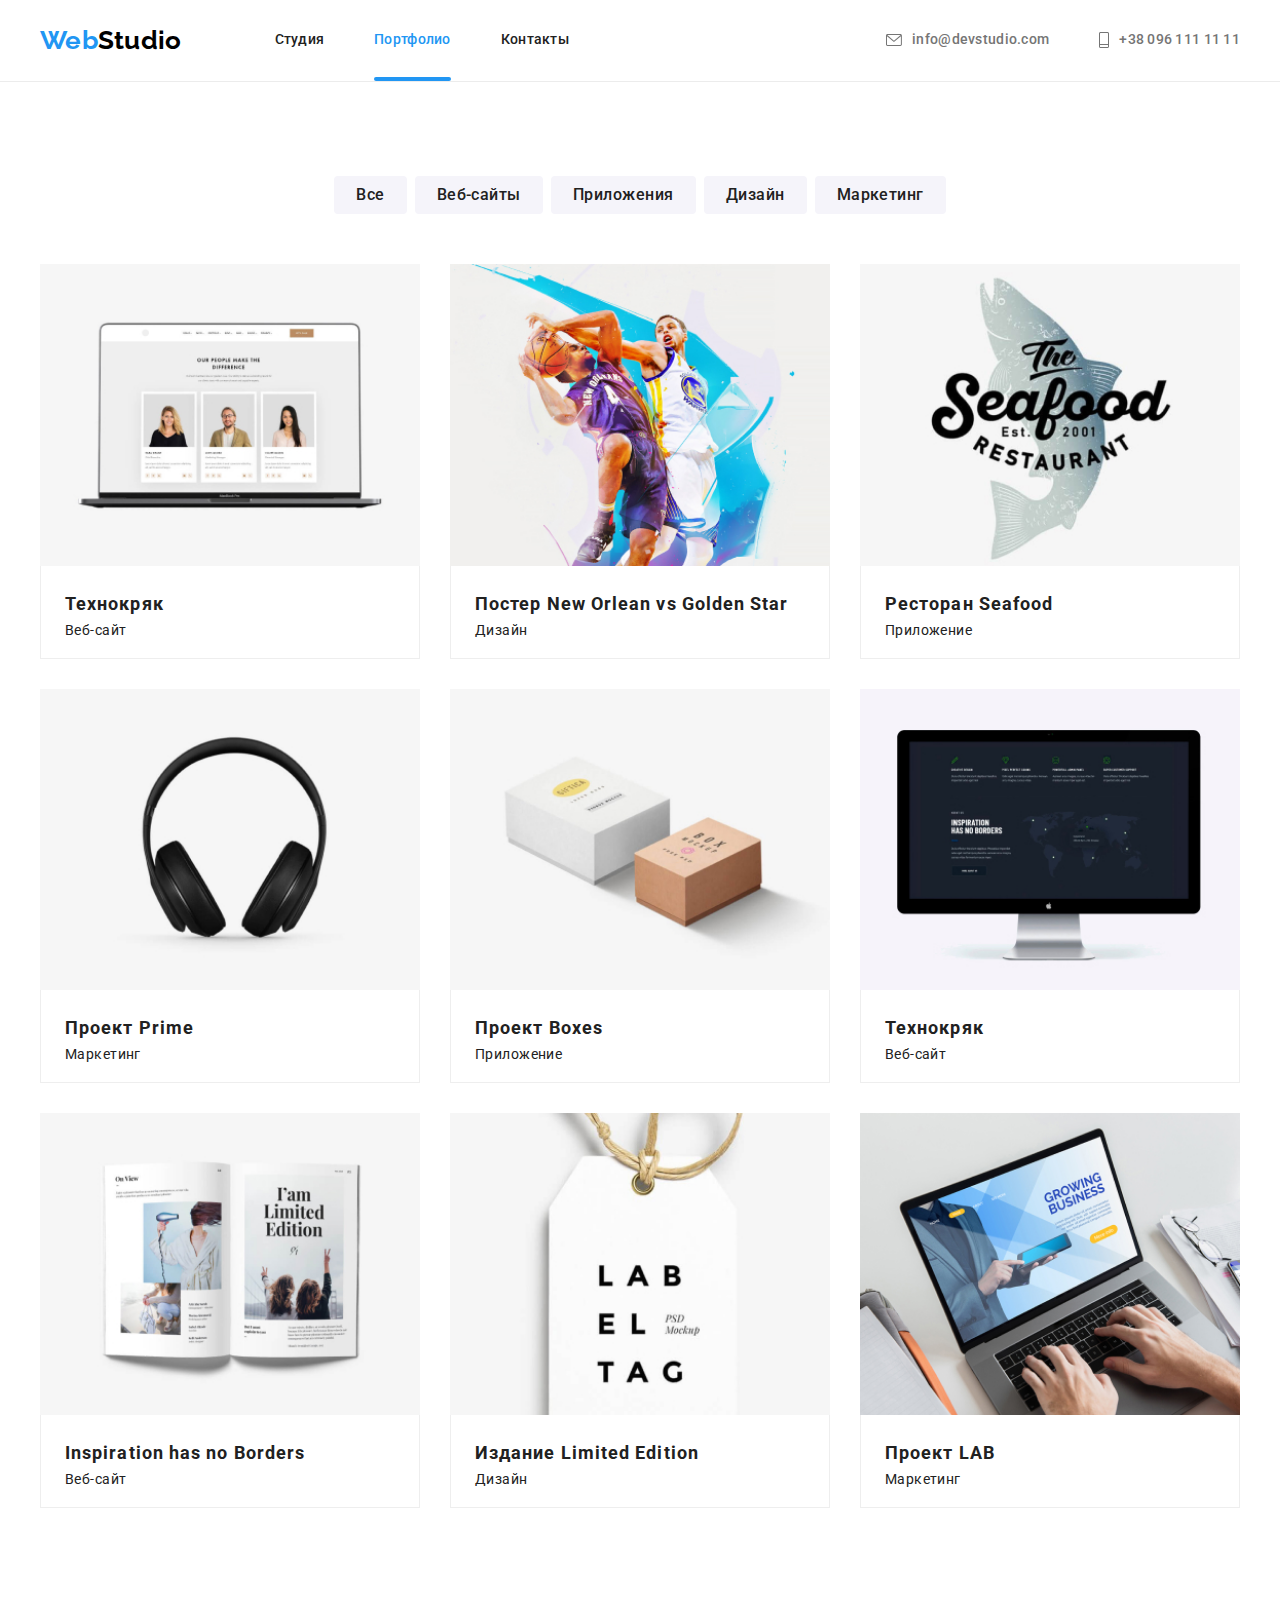
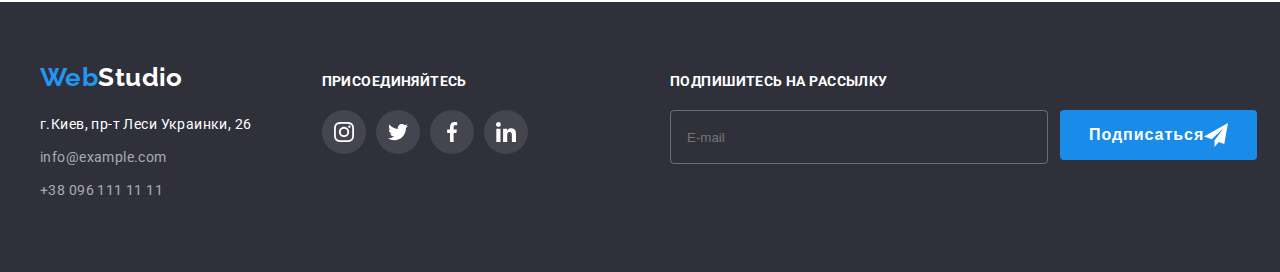
==== commit d798c1be: "виправлення помилок" ====
--- a/portfolio.html
+++ b/portfolio.html
@@ -352,8 +352,9 @@
                 href=""
                 target="_blank"
                 rel="noopeer noreferent"
-                aria-label="facebook">
-                <svg class="sidebar__icon" width="20" height="20">
+                aria-label="facebook"
+              >
+                <svg class="footert-media-icon" width="20" height="20">
                   <use href="./img/icons.svg#icon-facebook"></use>
                 </svg>
               </a>
@@ -364,7 +365,8 @@
                 href=""
                 target="_blank"
                 rel="noopeer noreferent"
-                aria-label="linkedin">
+                aria-label="linkedin"
+              >
                 <svg class="sidebar__icon" width="20" height="20">
                   <use href="./img/icons.svg#icon-linkedin"></use>
                 </svg>
@@ -372,25 +374,24 @@
             </li>
           </ul>
         </div>
-        <form class="footer-form">
-          <b class="footer-form__title">Подпишитесь на рассылку</b>
+          <form class="footer-form">
+            <b class="footer-form__title">Подпишитесь на рассылку</b>
             <div class="footer-form__field">
-                <label>
-                  <input
-                  class="footer-form__input"
-                    type="email"
-                    name="mail"
-                    id="mail"
-                    placeholder="E-mail"
-                  />
-                </label>
-                <button class="footer-form__btm" type="submit">Подписаться
-                  <svg width="24" height="24">
-                    <use href="./img/symbol-defs.svg#icon-fly"></use>
-                  </svg>
-                </button>
+              <label class="footer-form__label">
+                <input
+                class="footer-form__input"
+                  type="email"
+                  name="mail"
+                  placeholder="E-mail"
+                />
+              </label>
+              <button class="footer-form__btm" type="submit">Подписаться
+                <svg width="24" height="24">
+                  <use href="./img/symbol-defs.svg#icon-fly"></use>
+                </svg>
+              </button>
             </div>
-        </form>
+          </form>
       </div>
     </footer>
   </body>
--- a/css/styles.css
+++ b/css/styles.css
@@ -1,2 +1,145 @@
+.footer {
+    display: flex;
+    padding-top: 60px;
+    padding-bottom: 60px;
+  
+    background: var(--page-color);
+  }
+  
+  .footer-list__nav {
+    font-style: normal;
+    line-height: 1.7;
+    color: var(--slogan-text-color);
+  }
+  .footer-list{
+    margin-top: 20px;
+  }
+  .footer-list__item:nth-child(-n + 3) {
+    margin-bottom: 9px;
+  }
+  .footer-list__contact {
+    font-style: normal;
+    font-size: 14px;
+    line-height: 1.7;
+    margin-top: 9px;
+    margin-bottom: 9px;
+  
+    color: var(--contact-text-color);
+  }
+  .logo__thumb {
+    color: var(--slogan-text-color);
+  }
+  
+  /*присоединяйтесь*/
+  
+  .footer__container {
+    display: flex;
+    flex-wrap: wrap;
+    align-items: baseline;
+  } 
+  
+  .footer__logo {
+    margin-right: 70px;
+  } 
+  
+  .sidebar__title {
+    font-size: 14px;
+    line-height: 1.14;
+    letter-spacing: 0.03em;
+    text-transform: uppercase;
+    margin-bottom: 20px;
+  
+    color: var(--slogan-text-color) ;
+  }
+  .sidebar__list {
+    display: flex;
+    margin-top: 20px;
+  }
+  .sidebar__item:not(:last-child) {
+    margin-right: 10px;
+  }
+  .sidebar__media {
+    display: flex;
+    align-items: center;
+    justify-content: center;
+  
+    width: 44px;
+    height: 44px;
+    border-radius: 50%;
+  
+    fill:var(--slogan-text-color);
+    background-color: rgba(255, 255, 255, 0.1);
+  
+    transition: background-color 250ms cubic-bezier(0.4, 0, 0.2, 1);
+  }
+  
+  .sidebar__media:hover,
+  .sidebar__media:focus {
+    background-color: var(--acsent-text-color);
+  }
+  
+  /* footer form*/
+  .footer-form{
+    margin-left: auto;
+  }
+  .footer-form__title {
+    display: inline-block;
+    font-weight: 700;
+    font-size: 14px;
+    line-height: 1.14;
+    letter-spacing: 0.03em;
+    text-transform: uppercase;
+    margin-bottom: 20px;
+    
+    color: var(--slogan-text-color);
+    }
+  
+  .footer-form__field {
+    display: flex;
+    justify-content: space-between;
+    /* width: 570px; */
+  }
+  .footer-form__label{
+    margin-right: 12px;
+  }
+  .footer-form__input {
+    width: 358px; 
+    height: 50px;
+  
+    padding-left: 16px;
+  
+    color: var(--aside-text-color);
+    border: 1px solid rgba(255, 255, 255, 0.3);
+    border-radius: 4px;
+    background-color: transparent;
+    outline: none;
+  }
+  
+  .footer-form__btm {
+    display: flex;
+    align-items: center;
+    justify-content: space-between;
+    padding: 10px 29px;
+    border: none;
+    border-radius: 4px;
+  
+    width: 200px;
+    height: 50px; 
+    
+    font-weight: 700;
+    font-size: 16px;
+    line-height: 1.9;
+    letter-spacing: 0.06em;
+    
+    cursor: pointer;
+  
+    transition: transform 250ms cubic-bezier(0.4, 0, 0.2, 1);
+    
+    color: var(--slogan-text-color);
+    background-color: var(--title-hover-color); 
+  }
+  .footer-form__btm:hover,
+  .footer-form__btm:focus {
+    background-color: var(--acsent-text-color);
+  } 
 
-
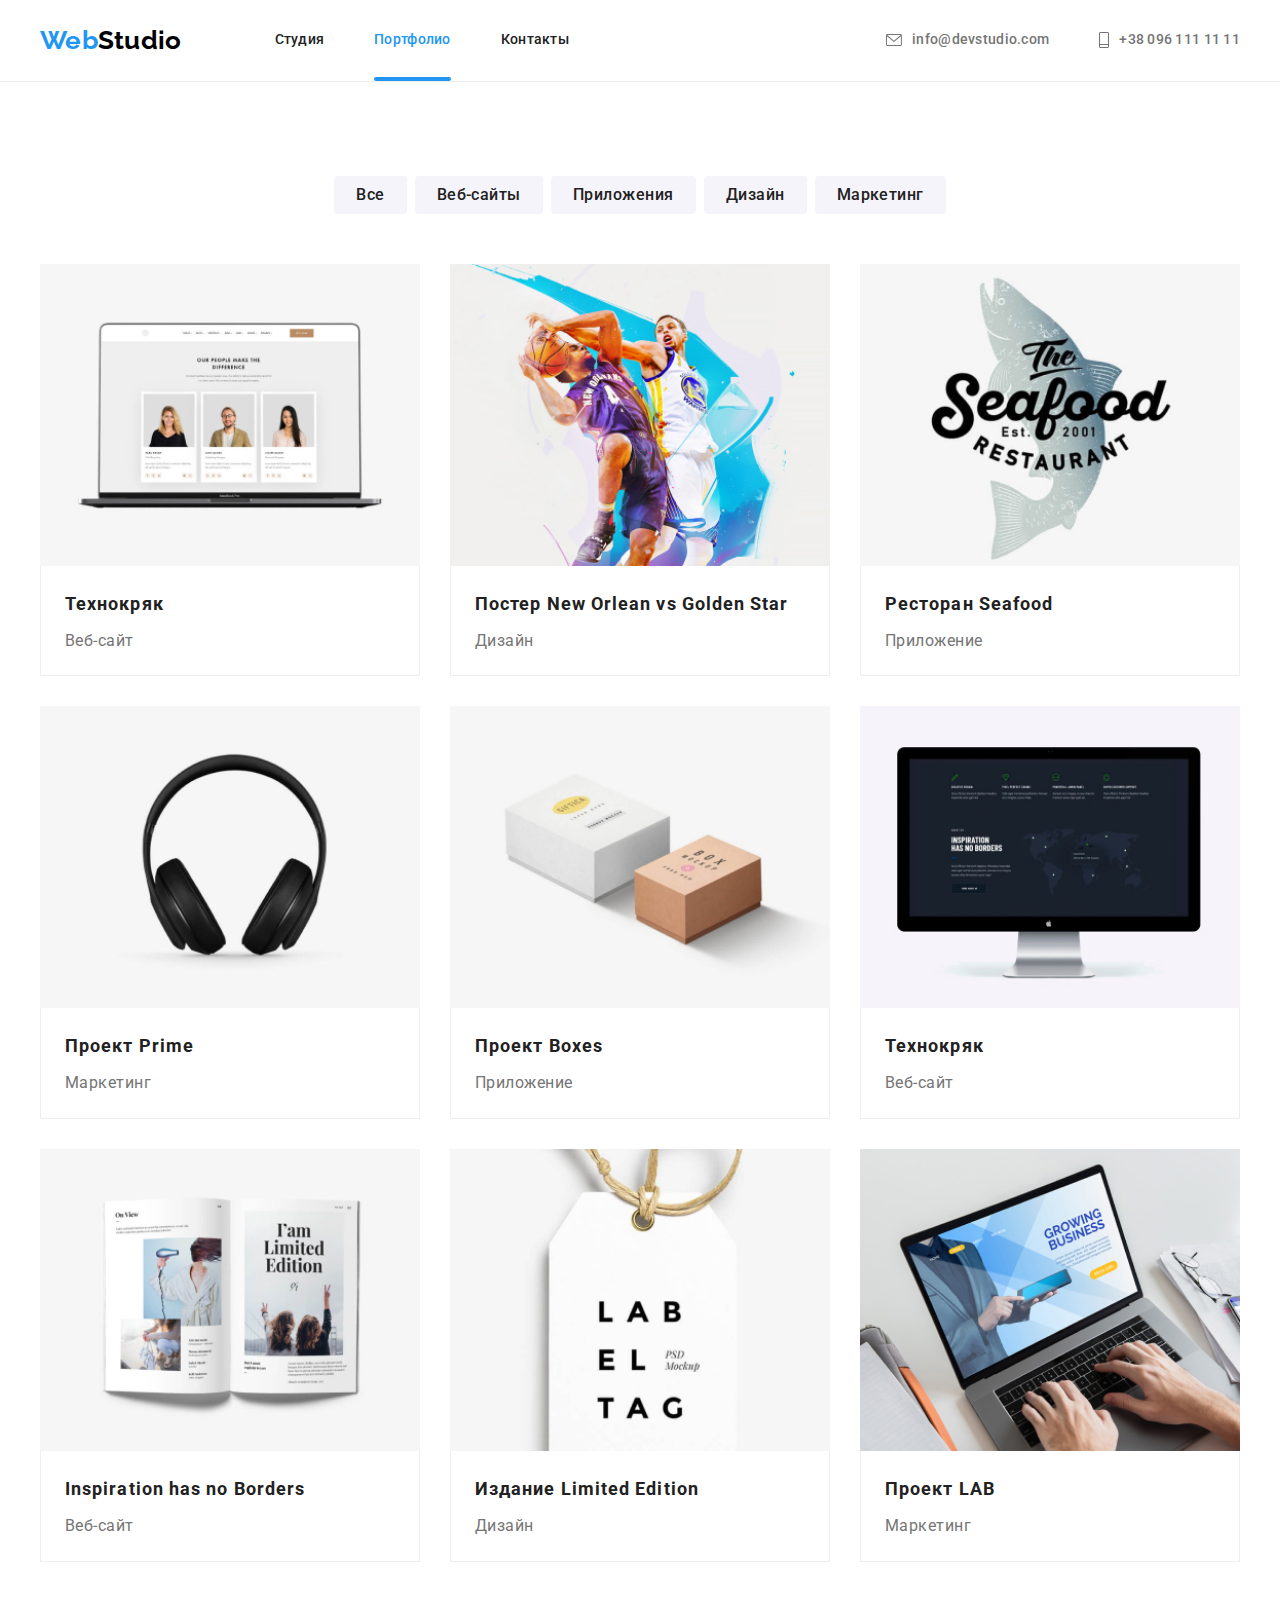
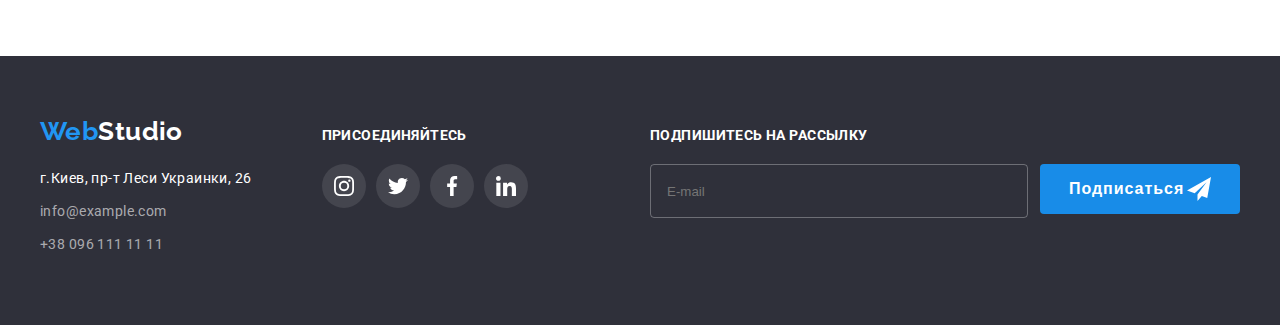
==== commit 060ee3b7: "footer" ====
--- a/portfolio.html
+++ b/portfolio.html
@@ -323,7 +323,7 @@
             <li class="sidebar__item">
               <a
                 class="sidebar__media link"
-                href=""
+                href="#"
                 target="_blank"
                 rel="noopeer noreferent"
                 aria-label="instagram"
@@ -336,7 +336,7 @@
             <li class="sidebar__item">
               <a
                 class="sidebar__media link"
-                href=""
+                href="#"
                 target="_blank"
                 rel="noopeer noreferent"
                 aria-label="twitter"
@@ -349,7 +349,7 @@
             <li class="sidebar__item">
               <a
                 class="sidebar__media link"
-                href=""
+                href="#"
                 target="_blank"
                 rel="noopeer noreferent"
                 aria-label="facebook"
@@ -362,7 +362,7 @@
             <li class="sidebar__item">
               <a
                 class="sidebar__media link"
-                href=""
+                href="#"
                 target="_blank"
                 rel="noopeer noreferent"
                 aria-label="linkedin"
--- a/css/main.min.css
+++ b/css/main.min.css
@@ -1 +1 @@
-:root{--primary-text-color: #212121;--secondary-text-color: #757575;--acsent-text-color: #2196f3;--slogan-text-color: #ffffff;--page-color: #2f303a;--aside-text-color: #e5e5e5;--box-color: #f5f4fa;--subtitle-text-color: #000000;--contact-text-color: rgba(255, 255, 255, 0.6);--title-hover-color: #188CE8;--fetcher-title-color: #EEEEEE;--header-border-colors: #ECECEC;--client-title-colors: #AFB1B8}body{margin:0;font-family:Roboto,sans-serif;font-size:14px;color:var(--primary-text-color);letter-spacing:.03em}h1,h2,h3,p,ul{margin:0;padding:0}img{display:block;width:100%;height:auto}.list{padding:0;margin:0;list-style:none}.container{width:1200px;padding-left:15px;padding-right:15px;margin-left:auto;margin-right:auto}.section{padding-top:94px;padding-bottom:94px}.link{text-decoration:none}.header{min-height:81px;font-weight:500;line-height:1.14;letter-spacing:.02em;border-bottom:1px solid var(--header-border-colors)}.header__nav{display:-webkit-box;display:-ms-flexbox;display:flex;-webkit-box-align:center;-ms-flex-align:center;align-items:center}.header__list{display:-webkit-box;display:-ms-flexbox;display:flex;margin-left:93px}.header__list .header__item+.header__item{margin-left:50px}.header__link{display:block;position:relative;padding-top:32px;padding-bottom:32px;font-weight:500;font-size:14px;line-height:1.14;letter-spacing:.02em;color:var(--primary-text-color);-webkit-transition:background-color 250ms cubic-bezier(0.4, 0, 0.2, 1);transition:background-color 250ms cubic-bezier(0.4, 0, 0.2, 1)}.header__link:hover,.header__link:focus{color:var(--acsent-text-color)}.current::after{content:"";position:absolute;display:block;width:100%;height:4px;bottom:-1px;border-radius:2px;background-color:var(--acsent-text-color)}.current{color:var(--acsent-text-color)}.meta{display:-webkit-box;display:-ms-flexbox;display:flex;margin-left:auto}.meta .meta__items+.meta__items{margin-left:50px}.meta__items:hover,.meta__items:focus{color:var(--acsent-text-color)}.meta__contact{display:-webkit-box;display:-ms-flexbox;display:flex;-webkit-box-align:center;-ms-flex-align:center;align-items:center;color:var(--secondary-text-color);-webkit-transition:background-color 250ms cubic-bezier(0.4, 0, 0.2, 1);transition:background-color 250ms cubic-bezier(0.4, 0, 0.2, 1)}.meta__contact:hover,.meta__contact:focus{color:currentColor}.meta__icon{display:inline-block;margin-right:10px;-webkit-transition:-webkit-transform 250ms cubic-bezier(0.4, 0, 0.2, 1);transition:-webkit-transform 250ms cubic-bezier(0.4, 0, 0.2, 1);transition:transform 250ms cubic-bezier(0.4, 0, 0.2, 1);transition:transform 250ms cubic-bezier(0.4, 0, 0.2, 1), -webkit-transform 250ms cubic-bezier(0.4, 0, 0.2, 1);background-size:contain;fill:currentColor}.meta__icon:hover,.meta__icon:focus{fill:currentColor}.logo{font-family:"Raleway",sans-serif;font-weight:700;font-size:26px;line-height:1.19;color:var(--acsent-text-color)}.logo__accent{color:var(--subtitle-text-color)}.logo__thumb{color:var(--slogan-text-color)}.hero{max-width:1600px;height:600px;margin-left:auto;margin-right:auto;padding:200px 0;background-image:-webkit-gradient(linear, left top, left bottom, from(rgba(47, 48, 58, 0.4)), to(rgba(47, 48, 58, 0.4))),url(../img/icon/Img.jpg);background-image:linear-gradient(rgba(47, 48, 58, 0.4), rgba(47, 48, 58, 0.4)),url(../img/icon/Img.jpg);background-repeat:no-repeat;background-position:center;background-size:auto auto;background-color:var(--page-color)}.hero__container{margin-left:auto;margin-right:auto;width:700px;text-align:center}.hero__title{margin-bottom:40px;text-transform:uppercase;font-weight:900;font-size:44px;line-height:1.34;letter-spacing:.06em;color:var(--slogan-text-color)}.hero__button{padding:10px 32px;border:none;border-radius:4px;font-family:"Roboto";font-weight:700;font-size:16px;line-height:1.9;letter-spacing:.06em;text-decoration:none;text-align:center;cursor:pointer;color:var(--slogan-text-color);background-color:var(--acsent-text-color)}.hero__button:hover,.hero__button:focus{background-color:var(--title-hover-color)}.backdrop{position:fixed;top:0;left:0;z-index:1;width:100%;height:100%;background-color:rgba(0,0,0,.2);opacity:1;-webkit-transition:opacity 250ms cubic-bezier(0.4, 0, 0.2, 1);transition:opacity 250ms cubic-bezier(0.4, 0, 0.2, 1)}.backdrop.is-hidden{opacity:0;pointer-events:none}.backdrop.is-hidden .backdrop__modal{-webkit-transform:translate(-50%, -50%) scale(0.9);transform:translate(-50%, -50%) scale(0.9)}.backdrop__modal{position:absolute;top:50%;left:50%;padding:40px;min-height:581px;min-width:528px;-webkit-transform:translate(-50%, -50%) scale(1);transform:translate(-50%, -50%) scale(1);-webkit-transition:-webkit-transform 250ms cubic-bezier(0.4, 0, 0.2, 1);transition:-webkit-transform 250ms cubic-bezier(0.4, 0, 0.2, 1);transition:transform 250ms cubic-bezier(0.4, 0, 0.2, 1);transition:transform 250ms cubic-bezier(0.4, 0, 0.2, 1), -webkit-transform 250ms cubic-bezier(0.4, 0, 0.2, 1);background-color:var(--slogan-text-color)}.backdrop__btn-close{position:absolute;right:8px;top:8px;display:-webkit-box;display:-ms-flexbox;display:flex;-webkit-box-align:center;-ms-flex-align:center;align-items:center;-webkit-box-pack:center;-ms-flex-pack:center;justify-content:center;width:30px;height:30px;border-radius:50%;border:1px solid rgba(0,0,0,.1);-webkit-transition:-webkit-transform 250ms cubic-bezier(0.4, 0, 0.2, 1);transition:-webkit-transform 250ms cubic-bezier(0.4, 0, 0.2, 1);transition:transform 250ms cubic-bezier(0.4, 0, 0.2, 1);transition:transform 250ms cubic-bezier(0.4, 0, 0.2, 1), -webkit-transform 250ms cubic-bezier(0.4, 0, 0.2, 1);background-color:var(--slogan-text-color)}.backdrop__btn-close:hover{fill:var(--acsent-text-color)}.form__title{font-weight:700;font-size:20px;line-height:1.15;text-align:center;letter-spacing:.03em;margin-bottom:12px;color:var(--primary-text-color)}.form__field{position:relative;display:-webkit-box;display:-ms-flexbox;display:flex;-webkit-box-align:baseline;-ms-flex-align:baseline;align-items:baseline;-webkit-box-orient:vertical;-webkit-box-direction:normal;-ms-flex-direction:column;flex-direction:column;width:448px;margin-bottom:10px}.form__label{font-weight:400;font-size:12px;line-height:1.17;letter-spacing:.01em;margin-bottom:4px;color:var(--secondary-text-color)}.form__input{width:448px;height:40px;padding-left:42px;border-radius:4px;-webkit-transition:-webkit-transform 250ms cubic-bezier(0.4, 0, 0.2, 1);transition:-webkit-transform 250ms cubic-bezier(0.4, 0, 0.2, 1);transition:transform 250ms cubic-bezier(0.4, 0, 0.2, 1);transition:transform 250ms cubic-bezier(0.4, 0, 0.2, 1), -webkit-transform 250ms cubic-bezier(0.4, 0, 0.2, 1);border:1px solid rgba(33,33,33,.2);outline:none}.form__icon{position:absolute;-webkit-box-align:center;-ms-flex-align:center;align-items:center;bottom:11px;left:12px}.form__icon:focus{border:1px solid var(--acsent-text-color)}.form__input:focus+.form__icon{fill:var(--acsent-text-color)}.form__comment{width:448px;height:120px;padding:12px 16px;border-radius:4px;font-size:14px;line-height:1.14;letter-spacing:.01em;color:#757575;-webkit-transition:-webkit-transform 250ms cubic-bezier(0.4, 0, 0.2, 1);transition:-webkit-transform 250ms cubic-bezier(0.4, 0, 0.2, 1);transition:transform 250ms cubic-bezier(0.4, 0, 0.2, 1);transition:transform 250ms cubic-bezier(0.4, 0, 0.2, 1), -webkit-transform 250ms cubic-bezier(0.4, 0, 0.2, 1);border:1px solid rgba(33,33,33,.2);resize:none;outline:none}.form__comment:focus{border:1px solid var(--acsent-text-color)}.form__checkbox{display:-webkit-box;display:-ms-flexbox;display:flex;-webkit-box-pack:center;-ms-flex-pack:center;justify-content:center;-webkit-box-align:center;-ms-flex-align:center;align-items:center;margin-top:20px;margin-bottom:30px}.form__checkbox-input{position:absolute;width:1px;height:1px;margin:-1px;border:0;padding:0;white-space:nowrap;-webkit-clip-path:inset(100%);clip-path:inset(100%);clip:rect(0 0 0 0);overflow:hidden}.form__checkbox-label{display:-webkit-box;display:-ms-flexbox;display:flex;-webkit-box-align:center;-ms-flex-align:center;align-items:center;font-weight:400;font-size:14px;line-height:1.7;letter-spacing:.03em;color:var(--secondary-text-color)}.form__checkbox-icon{display:inline-block;margin-right:7px;border-radius:2px;border:2px solid var(--primary-text-color)}.form__checkbox-input:checked+.form__checkbox-icon{border:2px solid var(--title-hover-color);border-radius:2px;background-color:var(--title-hover-color);background-size:contain;background-origin:border-box}.form__link{color:var(--title-hover-color)}.form__button{padding:10px 55px;border:none;border-radius:4px;font-family:"Roboto";font-weight:700;font-size:16px;line-height:1.9;letter-spacing:.06em;text-decoration:none;text-align:center;cursor:pointer;-webkit-transition:-webkit-transform 250ms cubic-bezier(0.4, 0, 0.2, 1);transition:-webkit-transform 250ms cubic-bezier(0.4, 0, 0.2, 1);transition:transform 250ms cubic-bezier(0.4, 0, 0.2, 1);transition:transform 250ms cubic-bezier(0.4, 0, 0.2, 1), -webkit-transform 250ms cubic-bezier(0.4, 0, 0.2, 1);color:var(--slogan-text-color);background-color:var(--title-hover-color)}.form__button:hover,.form__button:focus{background-color:var(--acsent-text-color)}.content__list{display:-webkit-box;display:-ms-flexbox;display:flex;-webkit-box-align:center;-ms-flex-align:center;align-items:center}.content__list .content__item{width:270px}.content__list .content__item+.content__item{margin-left:30px}.content__subtitle{margin-top:0;margin-bottom:0;font-weight:700;font-size:14px;line-height:1.14;letter-spacing:.03em;text-transform:uppercase;color:var(--primary-text-color)}.content__slogan{margin-top:10px;line-height:1.7;color:var(--secondary-text-color)}.content__media{display:-webkit-box;display:-ms-flexbox;display:flex;width:270px;height:120px;margin-bottom:30px;-webkit-box-align:center;-ms-flex-align:center;align-items:center;-webkit-box-pack:center;-ms-flex-pack:center;justify-content:center;background-size:contain;color:var(--primary-text-color);background-color:var(--box-color)}.content__item:not(:last-child){margin-right:30px}.main{padding-top:0}.main__title{margin-bottom:50px;font-weight:700;font-size:36px;line-height:1.16;text-align:center;color:var(--primary-text-color)}.main__list{display:-webkit-box;display:-ms-flexbox;display:flex;-webkit-box-align:center;-ms-flex-align:center;align-items:center}.main__thumb{position:relative}.main__thumb::before{display:inline-block;position:absolute;content:"";width:370px;height:70px;bottom:0;left:0;background-color:rgba(47,48,58,.8);opacity:1}.main__list .main__thumb+.main__thumb{margin-left:30px}.main__item{width:370px;margin-right:auto}.main__action{position:absolute;bottom:27px;left:82px;display:-webkit-box;display:-ms-flexbox;display:flex;font-weight:700;font-size:14px;line-height:1.14;text-align:center;letter-spacing:.03em;text-transform:uppercase;color:var(--slogan-text-color)}.user{background:var(--box-color)}.user__title{margin-bottom:50px;font-weight:700;font-size:36px;line-height:1.16;text-align:center;color:var(--primary-text-color)}.user__list{display:-webkit-box;display:-ms-flexbox;display:flex;-webkit-box-align:center;-ms-flex-align:center;align-items:center}.user__list .user__item+.user__item{margin-left:30px}.user__item{text-align:center;width:270px;margin-right:auto;background:var(--slogan-text-color);-webkit-box-shadow:0px 1px 3px rgba(0,0,0,.12),0px 1px 1px rgba(0,0,0,.14),0px 2px 1px rgba(0,0,0,.2);box-shadow:0px 1px 3px rgba(0,0,0,.12),0px 1px 1px rgba(0,0,0,.14),0px 2px 1px rgba(0,0,0,.2);border-radius:0px 0px 4px 4px}.user__lead{padding-top:30px;padding-bottom:30px}.user__uppertitle{font-style:normal;font-weight:500;font-size:16px;line-height:1.2;letter-spacing:.03em;color:var(--primary-text-color)}.user__subtitle{margin-top:10px;margin-bottom:16px;font-size:16px;line-height:1.2;color:var(--secondary-text-color)}.social-media{display:-webkit-box;display:-ms-flexbox;display:flex;-webkit-box-pack:center;-ms-flex-pack:center;justify-content:center}.social-media__item:not(:last-child){margin-right:10px}.social-media__link{display:-webkit-box;display:-ms-flexbox;display:flex;-webkit-box-align:center;-ms-flex-align:center;align-items:center;-webkit-box-pack:center;-ms-flex-pack:center;justify-content:center;width:44px;height:44px;border-radius:50%;color:var(--client-title-colors);background-color:var(--slogan-text-color);-webkit-transition:background-color 250ms cubic-bezier(0.4, 0, 0.2, 1);transition:background-color 250ms cubic-bezier(0.4, 0, 0.2, 1)}.social-media__link:hover,.social-media__link:focus{color:var(--slogan-text-color);background-color:var(--acsent-text-color)}.social-media__icon{fill:currentColor}.client__title{font-weight:700;font-size:36px;line-height:1.16;text-align:center;letter-spacing:.03em;margin-bottom:50px;color:var(--primary-text-color)}.client__list{display:-webkit-box;display:-ms-flexbox;display:flex;-webkit-box-pack:center;-ms-flex-pack:center;justify-content:center}.client__item:not(:last-child){margin-right:30px}.client__media{display:-webkit-box;display:-ms-flexbox;display:flex;width:170px;height:92px;-webkit-box-align:center;-ms-flex-align:center;align-items:center;-webkit-box-pack:center;-ms-flex-pack:center;justify-content:center;border-radius:4px;-webkit-box-sizing:border-box;box-sizing:border-box;fill:var(--client-title-colors);outline:1px solid var(--client-title-colors);-webkit-transition:background-color 250ms cubic-bezier(0.4, 0, 0.2, 1);transition:background-color 250ms cubic-bezier(0.4, 0, 0.2, 1)}.client__media:hover,.client__media:focus{fill:var(--acsent-text-color);outline:1px solid var(--acsent-text-color)}.button__link{padding:6px 22px;border:none;border-radius:4px;font-family:inherit;font-weight:500;font-size:16px;line-height:1.6;text-align:center;letter-spacing:.03em;color:var(--primary-text-color);background-color:var(--box-color);cursor:pointer;-webkit-transition:background-color 250ms cubic-bezier(0.4, 0, 0.2, 1);transition:background-color 250ms cubic-bezier(0.4, 0, 0.2, 1)}.button__link:hover,.button__link:focus{background-color:var(--acsent-text-color);color:var(--slogan-text-color);-webkit-box-shadow:0px 3px 1px rgba(0,0,0,.1),0px 1px 2px rgba(0,0,0,.08),0px 2px 2px rgba(0,0,0,.12);box-shadow:0px 3px 1px rgba(0,0,0,.1),0px 1px 2px rgba(0,0,0,.08),0px 2px 2px rgba(0,0,0,.12)}.button{display:-webkit-box;display:-ms-flexbox;display:flex;-webkit-box-pack:center;-ms-flex-pack:center;justify-content:center;margin-left:auto;padding-bottom:50px}.button__item{text-align:center}.button .button__item+.button__item{margin-left:8px}.feature{display:-webkit-box;display:-ms-flexbox;display:flex;-ms-flex-wrap:wrap;flex-wrap:wrap}.feature>.feature__item{-ms-flex-preferred-size:calc((100% - 60px)/3);flex-basis:calc((100% - 60px)/3);margin-bottom:30px;margin-right:30px}.feature__item:nth-child(3n+3){margin-right:0}.feature__item:nth-last-child(-n+3){margin-bottom:0}.feature__subtitle{padding:20px 24px;border-left:1px solid var(--fetcher-title-color);border-bottom:1px solid var(--fetcher-title-color);border-right:1px solid var(--fetcher-title-color)}.feature__title{font-family:"Roboto";font-style:normal;font-weight:700;font-size:18px;line-height:2;letter-spacing:.06em;color:var(--primary-text-color)}.flex__item{display:block}.feature__element{display:block;-webkit-transition:-webkit-box-shadow 250ms cubic-bezier(0.4, 0, 0.2, 1);transition:-webkit-box-shadow 250ms cubic-bezier(0.4, 0, 0.2, 1);transition:box-shadow 250ms cubic-bezier(0.4, 0, 0.2, 1);transition:box-shadow 250ms cubic-bezier(0.4, 0, 0.2, 1), -webkit-box-shadow 250ms cubic-bezier(0.4, 0, 0.2, 1)}.feature__element:hover,.feature__element:focus{-webkit-box-shadow:0px 1px 1px rgba(0,0,0,.12),0px 4px 4px rgba(0,0,0,.06),1px 4px 6px rgba(0,0,0,.16);box-shadow:0px 1px 1px rgba(0,0,0,.12),0px 4px 4px rgba(0,0,0,.06),1px 4px 6px rgba(0,0,0,.16)}.feature__element:hover .overlay__tim,.feature__element:focus .overlay__tim{-webkit-transform:translateY(0%);transform:translateY(0%)}.overlay{position:relative;overflow:hidden}.overlay__tim{display:-webkit-box;display:-ms-flexbox;display:flex;position:absolute;width:100%;height:100%;top:0;left:0;text-shadow:0px 4px 4px rgba(0,0,0,.25);color:var(--slogan-text-color);background-color:var(--acsent-text-color);-webkit-box-shadow:0px 1px 1px rgba(0,0,0,.12),0px 4px 4px rgba(0,0,0,.06),1px 4px 6px rgba(0,0,0,.16);box-shadow:0px 1px 1px rgba(0,0,0,.12),0px 4px 4px rgba(0,0,0,.06),1px 4px 6px rgba(0,0,0,.16);-webkit-transform:translateY(101%);transform:translateY(101%);-webkit-transition:-webkit-transform 250ms cubic-bezier(0.4, 0, 0.2, 1);transition:-webkit-transform 250ms cubic-bezier(0.4, 0, 0.2, 1);transition:transform 250ms cubic-bezier(0.4, 0, 0.2, 1);transition:transform 250ms cubic-bezier(0.4, 0, 0.2, 1), -webkit-transform 250ms cubic-bezier(0.4, 0, 0.2, 1)}.overlay__upertitle{display:-webkit-box;display:-ms-flexbox;display:flex;-webkit-box-align:center;-ms-flex-align:center;align-items:center;-webkit-box-pack:center;-ms-flex-pack:center;justify-content:center;font-weight:400;font-size:18px;line-height:1.5;letter-spacing:.03em;padding:63px 24px 63px 24px}.footer{display:-webkit-box;display:-ms-flexbox;display:flex;padding-top:60px;padding-bottom:60px;background:var(--page-color)}.footer__container{display:-webkit-box;display:-ms-flexbox;display:flex;-ms-flex-wrap:wrap;flex-wrap:wrap;-webkit-box-align:baseline;-ms-flex-align:baseline;align-items:baseline}.footer__logo{margin-right:70px}.footer-list__nav{font-style:normal;line-height:1.7;color:var(--slogan-text-color)}.footer-list{margin-top:20px}.footer-list__item:nth-child(-n+3){margin-bottom:9px}.footer-list__contact{font-style:normal;font-size:14px;line-height:1.7;margin-top:9px;margin-bottom:9px;color:var(--contact-text-color)}.sidebar__title{font-size:14px;line-height:1.14;letter-spacing:.03em;text-transform:uppercase;margin-bottom:20px;color:var(--slogan-text-color)}.sidebar__list{display:-webkit-box;display:-ms-flexbox;display:flex;margin-top:20px}.sidebar__item:not(:last-child){margin-right:10px}.sidebar__media{display:-webkit-box;display:-ms-flexbox;display:flex;-webkit-box-align:center;-ms-flex-align:center;align-items:center;-webkit-box-pack:center;-ms-flex-pack:center;justify-content:center;width:44px;height:44px;border-radius:50%;fill:var(--slogan-text-color);background-color:rgba(255,255,255,.1);-webkit-transition:background-color 250ms cubic-bezier(0.4, 0, 0.2, 1);transition:background-color 250ms cubic-bezier(0.4, 0, 0.2, 1)}.sidebar__media:hover,.sidebar__media:focus{background-color:var(--acsent-text-color)}.footer-form{margin-left:auto}.footer-form__title{display:inline-block;font-weight:700;font-size:14px;line-height:1.14;letter-spacing:.03em;text-transform:uppercase;margin-bottom:20px;color:var(--slogan-text-color)}.footer-form__field{display:-webkit-box;display:-ms-flexbox;display:flex;-webkit-box-pack:justify;-ms-flex-pack:justify;justify-content:space-between;width:570px}.footer-form__input{width:358px;height:50px;padding-left:16px;color:var(--aside-text-color);border:1px solid rgba(255,255,255,.3);border-radius:4px;background-color:rgba(0,0,0,0);outline:none}.footer-form__btm{display:-webkit-box;display:-ms-flexbox;display:flex;-webkit-box-align:center;-ms-flex-align:center;align-items:center;-webkit-box-pack:justify;-ms-flex-pack:justify;justify-content:space-between;padding:10px 29px;border:none;border-radius:4px;width:200px;height:50px;font-weight:700;font-size:16px;line-height:1.9;letter-spacing:.06em;cursor:pointer;-webkit-transition:-webkit-transform 250ms cubic-bezier(0.4, 0, 0.2, 1);transition:-webkit-transform 250ms cubic-bezier(0.4, 0, 0.2, 1);transition:transform 250ms cubic-bezier(0.4, 0, 0.2, 1);transition:transform 250ms cubic-bezier(0.4, 0, 0.2, 1), -webkit-transform 250ms cubic-bezier(0.4, 0, 0.2, 1);color:var(--slogan-text-color);background-color:var(--title-hover-color)}.footer-form__btm:hover,.footer-form__btm:focus{background-color:var(--acsent-text-color)}/*# sourceMappingURL=main.min.css.map */+:root{--primary-text-color: #212121;--secondary-text-color: #757575;--acsent-text-color: #2196f3;--slogan-text-color: #ffffff;--page-color: #2f303a;--aside-text-color: #e5e5e5;--box-color: #f5f4fa;--subtitle-text-color: #000000;--contact-text-color: rgba(255, 255, 255, 0.6);--title-hover-color: #188CE8;--fetcher-title-color: #EEEEEE;--header-border-colors: #ECECEC;--client-title-colors: #AFB1B8}body{margin:0;font-family:Roboto,sans-serif;font-size:14px;color:var(--primary-text-color);letter-spacing:.03em}h1,h2,h3,p,ul{margin:0;padding:0}img{display:block;width:100%;height:auto}.list{padding:0;margin:0;list-style:none}.container{width:1200px;padding-left:15px;padding-right:15px;margin-left:auto;margin-right:auto}.section{padding-top:94px;padding-bottom:94px}.link{text-decoration:none}.title,.client__title,.user__title,.main__title{font-weight:700;font-size:36px;line-height:1.16;text-align:center;letter-spacing:.03em;margin-bottom:50px;color:var(--primary-text-color)}.btn,.hero__button{font-family:"Roboto";font-weight:700;font-size:16px;line-height:1.9;letter-spacing:.06em;border:none;border-radius:4px;cursor:pointer;-webkit-transition:-webkit-transform 250ms cubic-bezier(0.4, 0, 0.2, 1);transition:-webkit-transform 250ms cubic-bezier(0.4, 0, 0.2, 1);transition:transform 250ms cubic-bezier(0.4, 0, 0.2, 1);transition:transform 250ms cubic-bezier(0.4, 0, 0.2, 1), -webkit-transform 250ms cubic-bezier(0.4, 0, 0.2, 1);color:var(--slogan-text-color);background-color:var(--title-hover-color)}.media,.social-media__link{display:-webkit-box;display:-ms-flexbox;display:flex;-webkit-box-align:center;-ms-flex-align:center;align-items:center;-webkit-box-pack:center;-ms-flex-pack:center;justify-content:center;width:44px;height:44px;border-radius:50%;-webkit-transition:background-color 250ms cubic-bezier(0.4, 0, 0.2, 1);transition:background-color 250ms cubic-bezier(0.4, 0, 0.2, 1)}.subtitle,.main__action,.content__subtitle{font-weight:700;font-size:14px;line-height:1.14;letter-spacing:.03em;text-transform:uppercase}.header{min-height:81px;font-weight:500;line-height:1.14;letter-spacing:.02em;border-bottom:1px solid var(--header-border-colors)}.header__nav{display:-webkit-box;display:-ms-flexbox;display:flex;-webkit-box-align:center;-ms-flex-align:center;align-items:center}.header__list{display:-webkit-box;display:-ms-flexbox;display:flex;margin-left:93px}.header__list .header__item+.header__item{margin-left:50px}.header__link{display:block;position:relative;padding-top:32px;padding-bottom:32px;font-weight:500;font-size:14px;line-height:1.14;letter-spacing:.02em;color:var(--primary-text-color);-webkit-transition:background-color 250ms cubic-bezier(0.4, 0, 0.2, 1);transition:background-color 250ms cubic-bezier(0.4, 0, 0.2, 1)}.header__link:hover,.header__link:focus{color:var(--acsent-text-color)}.current{color:var(--acsent-text-color)}.current::after{content:"";position:absolute;display:block;width:100%;height:4px;bottom:-1px;border-radius:2px;background-color:var(--acsent-text-color)}.meta{display:-webkit-box;display:-ms-flexbox;display:flex;margin-left:auto}.meta__items:hover,.meta__items:focus{color:var(--acsent-text-color)}.meta .meta__items+.meta__items{margin-left:50px}.meta__contact{display:-webkit-box;display:-ms-flexbox;display:flex;-webkit-box-align:center;-ms-flex-align:center;align-items:center;color:var(--secondary-text-color);-webkit-transition:background-color 250ms cubic-bezier(0.4, 0, 0.2, 1);transition:background-color 250ms cubic-bezier(0.4, 0, 0.2, 1)}.meta__contact:hover,.meta__contact:focus{color:currentColor}.meta__icon{display:inline-block;margin-right:10px;-webkit-transition:-webkit-transform 250ms cubic-bezier(0.4, 0, 0.2, 1);transition:-webkit-transform 250ms cubic-bezier(0.4, 0, 0.2, 1);transition:transform 250ms cubic-bezier(0.4, 0, 0.2, 1);transition:transform 250ms cubic-bezier(0.4, 0, 0.2, 1), -webkit-transform 250ms cubic-bezier(0.4, 0, 0.2, 1);background-size:contain;fill:currentColor}.meta__icon:hover,.meta__icon:focus{fill:currentColor}.logo{font-family:"Raleway",sans-serif;font-weight:700;font-size:26px;line-height:1.19;color:var(--acsent-text-color)}.logo__accent{color:var(--subtitle-text-color)}.logo__thumb{color:var(--slogan-text-color)}.hero{max-width:1600px;height:600px;margin-left:auto;margin-right:auto;padding:200px 0;background-image:-webkit-gradient(linear, left top, left bottom, from(rgba(47, 48, 58, 0.4)), to(rgba(47, 48, 58, 0.4))),url(../img/icon/Img.jpg);background-image:linear-gradient(rgba(47, 48, 58, 0.4), rgba(47, 48, 58, 0.4)),url(../img/icon/Img.jpg);background-repeat:no-repeat;background-position:center;background-size:auto auto;background-color:var(--page-color)}.hero__container{margin-left:auto;margin-right:auto;width:700px;text-align:center}.hero__title{margin-bottom:40px;text-transform:uppercase;font-weight:900;font-size:44px;line-height:1.34;letter-spacing:.06em;color:var(--slogan-text-color)}.hero__button{padding:10px 32px;text-decoration:none;text-align:center}.hero__button:hover,.hero__button:focus{background-color:var(--acsent-text-color)}.backdrop{position:fixed;top:0;left:0;z-index:1;width:100%;height:100%;background-color:rgba(0,0,0,.2);opacity:1;-webkit-transition:opacity 250ms cubic-bezier(0.4, 0, 0.2, 1);transition:opacity 250ms cubic-bezier(0.4, 0, 0.2, 1)}.backdrop.is-hidden{opacity:0;pointer-events:none}.backdrop.is-hidden .backdrop__modal{-webkit-transform:translate(-50%, -50%) scale(0.9);transform:translate(-50%, -50%) scale(0.9)}.backdrop__modal{position:absolute;top:50%;left:50%;padding:40px;min-height:581px;min-width:528px;-webkit-transform:translate(-50%, -50%) scale(1);transform:translate(-50%, -50%) scale(1);-webkit-transition:-webkit-transform 250ms cubic-bezier(0.4, 0, 0.2, 1);transition:-webkit-transform 250ms cubic-bezier(0.4, 0, 0.2, 1);transition:transform 250ms cubic-bezier(0.4, 0, 0.2, 1);transition:transform 250ms cubic-bezier(0.4, 0, 0.2, 1), -webkit-transform 250ms cubic-bezier(0.4, 0, 0.2, 1);background-color:var(--slogan-text-color)}.backdrop__btn-close{position:absolute;right:8px;top:8px;display:-webkit-box;display:-ms-flexbox;display:flex;-webkit-box-align:center;-ms-flex-align:center;align-items:center;-webkit-box-pack:center;-ms-flex-pack:center;justify-content:center;width:30px;height:30px;border-radius:50%;border:1px solid rgba(0,0,0,.1);-webkit-transition:-webkit-transform 250ms cubic-bezier(0.4, 0, 0.2, 1);transition:-webkit-transform 250ms cubic-bezier(0.4, 0, 0.2, 1);transition:transform 250ms cubic-bezier(0.4, 0, 0.2, 1);transition:transform 250ms cubic-bezier(0.4, 0, 0.2, 1), -webkit-transform 250ms cubic-bezier(0.4, 0, 0.2, 1);background-color:var(--slogan-text-color)}.backdrop__btn-close:hover{fill:var(--acsent-text-color)}.form__title{font-weight:700;font-size:20px;line-height:1.15;text-align:center;letter-spacing:.03em;margin-bottom:12px;color:var(--primary-text-color)}.form__field{position:relative;display:-webkit-box;display:-ms-flexbox;display:flex;-webkit-box-align:baseline;-ms-flex-align:baseline;align-items:baseline;-webkit-box-orient:vertical;-webkit-box-direction:normal;-ms-flex-direction:column;flex-direction:column;width:448px;margin-bottom:10px}.form__label{font-weight:400;font-size:12px;line-height:1.17;letter-spacing:.01em;margin-bottom:4px;color:var(--secondary-text-color)}.form__input{width:448px;height:40px;padding-left:42px;border-radius:4px;-webkit-transition:-webkit-transform 250ms cubic-bezier(0.4, 0, 0.2, 1);transition:-webkit-transform 250ms cubic-bezier(0.4, 0, 0.2, 1);transition:transform 250ms cubic-bezier(0.4, 0, 0.2, 1);transition:transform 250ms cubic-bezier(0.4, 0, 0.2, 1), -webkit-transform 250ms cubic-bezier(0.4, 0, 0.2, 1);border:1px solid rgba(33,33,33,.2);outline:none}.form__icon{position:absolute;-webkit-box-align:center;-ms-flex-align:center;align-items:center;bottom:11px;left:12px}.form__icon:focus{border:1px solid var(--acsent-text-color)}.form__input:focus+.form__icon{fill:var(--acsent-text-color)}.form__comment{width:448px;height:120px;padding:12px 16px;border-radius:4px;font-size:14px;line-height:1.14;letter-spacing:.01em;color:#757575;-webkit-transition:-webkit-transform 250ms cubic-bezier(0.4, 0, 0.2, 1);transition:-webkit-transform 250ms cubic-bezier(0.4, 0, 0.2, 1);transition:transform 250ms cubic-bezier(0.4, 0, 0.2, 1);transition:transform 250ms cubic-bezier(0.4, 0, 0.2, 1), -webkit-transform 250ms cubic-bezier(0.4, 0, 0.2, 1);border:1px solid rgba(33,33,33,.2);resize:none;outline:none}.form__comment:focus{border:1px solid var(--acsent-text-color)}.form__checkbox{display:-webkit-box;display:-ms-flexbox;display:flex;-webkit-box-pack:center;-ms-flex-pack:center;justify-content:center;-webkit-box-align:center;-ms-flex-align:center;align-items:center;margin-top:20px;margin-bottom:30px}.form__checkbox-input{position:absolute;width:1px;height:1px;margin:-1px;border:0;padding:0;white-space:nowrap;-webkit-clip-path:inset(100%);clip-path:inset(100%);clip:rect(0 0 0 0);overflow:hidden}.form__checkbox-label{display:-webkit-box;display:-ms-flexbox;display:flex;-webkit-box-align:center;-ms-flex-align:center;align-items:center;font-weight:400;font-size:14px;line-height:1.7;letter-spacing:.03em;color:var(--secondary-text-color)}.form__checkbox-icon{display:inline-block;margin-right:7px;border-radius:2px;border:2px solid var(--primary-text-color)}.form__checkbox-input:checked+.form__checkbox-icon{border:2px solid var(--title-hover-color);border-radius:2px;background-color:var(--title-hover-color);background-size:contain;background-origin:border-box}.form__link{color:var(--title-hover-color)}.form__button{padding:10px 55px;border:none;border-radius:4px;font-family:"Roboto";font-weight:700;font-size:16px;line-height:1.9;letter-spacing:.06em;text-decoration:none;text-align:center;cursor:pointer;-webkit-transition:-webkit-transform 250ms cubic-bezier(0.4, 0, 0.2, 1);transition:-webkit-transform 250ms cubic-bezier(0.4, 0, 0.2, 1);transition:transform 250ms cubic-bezier(0.4, 0, 0.2, 1);transition:transform 250ms cubic-bezier(0.4, 0, 0.2, 1), -webkit-transform 250ms cubic-bezier(0.4, 0, 0.2, 1);color:var(--slogan-text-color);background-color:var(--title-hover-color)}.form__button:hover,.form__button:focus{background-color:var(--acsent-text-color)}.content__list{display:-webkit-box;display:-ms-flexbox;display:flex;-webkit-box-align:center;-ms-flex-align:center;align-items:center}.content__list .content__item{width:270px}.content__list .content__item+.content__item{margin-left:30px}.content__subtitle{margin-top:0;margin-bottom:0;color:var(--primary-text-color)}.content__slogan{margin-top:10px;line-height:1.7;color:var(--secondary-text-color)}.content__media{display:-webkit-box;display:-ms-flexbox;display:flex;width:270px;height:120px;margin-bottom:30px;-webkit-box-align:center;-ms-flex-align:center;align-items:center;-webkit-box-pack:center;-ms-flex-pack:center;justify-content:center;background-size:contain;color:var(--primary-text-color);background-color:var(--box-color)}.content__item:not(:last-child){margin-right:30px}.main{padding-top:0}.main__list{display:-webkit-box;display:-ms-flexbox;display:flex;-webkit-box-align:center;-ms-flex-align:center;align-items:center}.main__thumb{position:relative}.main__thumb::before{display:inline-block;position:absolute;content:"";width:370px;height:70px;bottom:0;left:0;background-color:rgba(47,48,58,.8);opacity:1}.main__list .main__thumb+.main__thumb{margin-left:30px}.main__item{width:370px;margin-right:auto}.main__action{position:absolute;bottom:27px;left:82px;display:-webkit-box;display:-ms-flexbox;display:flex;color:var(--slogan-text-color)}.user{background:var(--box-color)}.user__list{display:-webkit-box;display:-ms-flexbox;display:flex;-webkit-box-align:center;-ms-flex-align:center;align-items:center}.user__list .user__item+.user__item{margin-left:30px}.user__item{text-align:center;width:270px;margin-right:auto;background:var(--slogan-text-color);-webkit-box-shadow:0px 1px 3px rgba(0,0,0,.12),0px 1px 1px rgba(0,0,0,.14),0px 2px 1px rgba(0,0,0,.2);box-shadow:0px 1px 3px rgba(0,0,0,.12),0px 1px 1px rgba(0,0,0,.14),0px 2px 1px rgba(0,0,0,.2);border-radius:0px 0px 4px 4px}.user__lead{padding-top:30px;padding-bottom:30px}.user__uppertitle{font-style:normal;font-weight:500;font-size:16px;line-height:1.2;letter-spacing:.03em;color:var(--primary-text-color)}.user__subtitle{margin-top:10px;margin-bottom:16px;font-size:16px;line-height:1.2;color:var(--secondary-text-color)}.social-media{display:-webkit-box;display:-ms-flexbox;display:flex;-webkit-box-pack:center;-ms-flex-pack:center;justify-content:center}.social-media__item:not(:last-child){margin-right:10px}.social-media__link{color:var(--client-title-colors);background-color:var(--slogan-text-color)}.social-media__link:hover,.social-media__link:focus{color:var(--slogan-text-color);background-color:var(--acsent-text-color)}.social-media__icon{fill:currentColor}.client__list{display:-webkit-box;display:-ms-flexbox;display:flex;-webkit-box-pack:center;-ms-flex-pack:center;justify-content:center}.client__item:not(:last-child){margin-right:30px}.client__media{display:-webkit-box;display:-ms-flexbox;display:flex;width:170px;height:92px;-webkit-box-align:center;-ms-flex-align:center;align-items:center;-webkit-box-pack:center;-ms-flex-pack:center;justify-content:center;border-radius:4px;-webkit-box-sizing:border-box;box-sizing:border-box;fill:var(--client-title-colors);outline:1px solid var(--client-title-colors);-webkit-transition:background-color 250ms cubic-bezier(0.4, 0, 0.2, 1);transition:background-color 250ms cubic-bezier(0.4, 0, 0.2, 1)}.client__media:hover,.client__media:focus{fill:var(--acsent-text-color);outline:1px solid var(--acsent-text-color)}.button__link{padding:6px 22px;border:none;border-radius:4px;font-family:inherit;font-weight:500;font-size:16px;line-height:1.6;text-align:center;letter-spacing:.03em;color:var(--primary-text-color);background-color:var(--box-color);cursor:pointer;-webkit-transition:background-color 250ms cubic-bezier(0.4, 0, 0.2, 1);transition:background-color 250ms cubic-bezier(0.4, 0, 0.2, 1)}.button__link:hover,.button__link:focus{background-color:var(--acsent-text-color);color:var(--slogan-text-color);-webkit-box-shadow:0px 3px 1px rgba(0,0,0,.1),0px 1px 2px rgba(0,0,0,.08),0px 2px 2px rgba(0,0,0,.12);box-shadow:0px 3px 1px rgba(0,0,0,.1),0px 1px 2px rgba(0,0,0,.08),0px 2px 2px rgba(0,0,0,.12)}.button{display:-webkit-box;display:-ms-flexbox;display:flex;-webkit-box-pack:center;-ms-flex-pack:center;justify-content:center;margin-left:auto;padding-bottom:50px}.button__item{text-align:center}.button .button__item+.button__item{margin-left:8px}.feature{display:-webkit-box;display:-ms-flexbox;display:flex;-ms-flex-wrap:wrap;flex-wrap:wrap}.feature>.feature__item{-ms-flex-preferred-size:calc((100% - 60px)/3);flex-basis:calc((100% - 60px)/3);margin-bottom:30px;margin-right:30px}.feature__item:nth-child(3n+3){margin-right:0}.feature__item:nth-last-child(-n+3){margin-bottom:0}.feature__subtitle{padding:20px 24px;border-left:1px solid var(--fetcher-title-color);border-bottom:1px solid var(--fetcher-title-color);border-right:1px solid var(--fetcher-title-color)}.feature__title{font-family:"Roboto";font-style:normal;font-weight:700;font-size:18px;line-height:2;letter-spacing:.06em;color:var(--primary-text-color);margin-bottom:4px}.feature__uppertitle{font-weight:400;font-size:16px;line-height:1.87;letter-spacing:.03em;color:var(--secondary-text-color)}.flex__item{display:block}.feature__element{display:block;-webkit-transition:-webkit-box-shadow 250ms cubic-bezier(0.4, 0, 0.2, 1);transition:-webkit-box-shadow 250ms cubic-bezier(0.4, 0, 0.2, 1);transition:box-shadow 250ms cubic-bezier(0.4, 0, 0.2, 1);transition:box-shadow 250ms cubic-bezier(0.4, 0, 0.2, 1), -webkit-box-shadow 250ms cubic-bezier(0.4, 0, 0.2, 1)}.feature__element:hover,.feature__element:focus{-webkit-box-shadow:0px 1px 1px rgba(0,0,0,.12),0px 4px 4px rgba(0,0,0,.06),1px 4px 6px rgba(0,0,0,.16);box-shadow:0px 1px 1px rgba(0,0,0,.12),0px 4px 4px rgba(0,0,0,.06),1px 4px 6px rgba(0,0,0,.16)}.feature__element:hover .overlay__tim,.feature__element:focus .overlay__tim{-webkit-transform:translateY(0%);transform:translateY(0%)}.overlay{position:relative;overflow:hidden}.overlay__tim{display:-webkit-box;display:-ms-flexbox;display:flex;position:absolute;width:100%;height:100%;top:0;left:0;text-shadow:0px 4px 4px rgba(0,0,0,.25);color:var(--slogan-text-color);background-color:var(--acsent-text-color);-webkit-box-shadow:0px 1px 1px rgba(0,0,0,.12),0px 4px 4px rgba(0,0,0,.06),1px 4px 6px rgba(0,0,0,.16);box-shadow:0px 1px 1px rgba(0,0,0,.12),0px 4px 4px rgba(0,0,0,.06),1px 4px 6px rgba(0,0,0,.16);-webkit-transform:translateY(101%);transform:translateY(101%);-webkit-transition:-webkit-transform 250ms cubic-bezier(0.4, 0, 0.2, 1);transition:-webkit-transform 250ms cubic-bezier(0.4, 0, 0.2, 1);transition:transform 250ms cubic-bezier(0.4, 0, 0.2, 1);transition:transform 250ms cubic-bezier(0.4, 0, 0.2, 1), -webkit-transform 250ms cubic-bezier(0.4, 0, 0.2, 1)}.overlay__upertitle{display:-webkit-box;display:-ms-flexbox;display:flex;-webkit-box-align:center;-ms-flex-align:center;align-items:center;-webkit-box-pack:center;-ms-flex-pack:center;justify-content:center;font-weight:400;font-size:18px;line-height:1.5;letter-spacing:.03em;padding:63px 24px 63px 24px}.footer{display:-webkit-box;display:-ms-flexbox;display:flex;padding-top:60px;padding-bottom:60px;background:var(--page-color)}.footer-list__nav{font-style:normal;line-height:1.7;color:var(--slogan-text-color)}.footer-list{margin-top:20px}.footer-list__item:nth-child(-n+3){margin-bottom:9px}.footer-list__contact{font-style:normal;font-size:14px;line-height:1.7;margin-top:9px;margin-bottom:9px;color:var(--contact-text-color)}.logo__thumb{color:var(--slogan-text-color)}.footer__container{display:-webkit-box;display:-ms-flexbox;display:flex;-ms-flex-wrap:wrap;flex-wrap:wrap;-webkit-box-align:baseline;-ms-flex-align:baseline;align-items:baseline}.footer__logo{margin-right:70px}.sidebar__title{font-size:14px;line-height:1.14;letter-spacing:.03em;text-transform:uppercase;margin-bottom:20px;color:var(--slogan-text-color)}.sidebar__list{display:-webkit-box;display:-ms-flexbox;display:flex;margin-top:20px}.sidebar__item:not(:last-child){margin-right:10px}.sidebar__media{display:-webkit-box;display:-ms-flexbox;display:flex;-webkit-box-align:center;-ms-flex-align:center;align-items:center;-webkit-box-pack:center;-ms-flex-pack:center;justify-content:center;width:44px;height:44px;border-radius:50%;fill:var(--slogan-text-color);background-color:rgba(255,255,255,.1);-webkit-transition:background-color 250ms cubic-bezier(0.4, 0, 0.2, 1);transition:background-color 250ms cubic-bezier(0.4, 0, 0.2, 1)}.sidebar__media:hover,.sidebar__media:focus{background-color:var(--acsent-text-color)}.footer-form{margin-left:auto}.footer-form__title{display:inline-block;font-weight:700;font-size:14px;line-height:1.14;letter-spacing:.03em;text-transform:uppercase;margin-bottom:20px;color:var(--slogan-text-color)}.footer-form__field{display:-webkit-box;display:-ms-flexbox;display:flex;-webkit-box-pack:justify;-ms-flex-pack:justify;justify-content:space-between}.footer-form__label{margin-right:12px}.footer-form__input{width:358px;height:50px;padding-left:16px;color:var(--aside-text-color);border:1px solid rgba(255,255,255,.3);border-radius:4px;background-color:rgba(0,0,0,0);outline:none}.footer-form__btm{display:-webkit-box;display:-ms-flexbox;display:flex;-webkit-box-align:center;-ms-flex-align:center;align-items:center;-webkit-box-pack:justify;-ms-flex-pack:justify;justify-content:space-between;padding:10px 29px;border:none;border-radius:4px;width:200px;height:50px;font-weight:700;font-size:16px;line-height:1.9;letter-spacing:.06em;cursor:pointer;-webkit-transition:-webkit-transform 250ms cubic-bezier(0.4, 0, 0.2, 1);transition:-webkit-transform 250ms cubic-bezier(0.4, 0, 0.2, 1);transition:transform 250ms cubic-bezier(0.4, 0, 0.2, 1);transition:transform 250ms cubic-bezier(0.4, 0, 0.2, 1), -webkit-transform 250ms cubic-bezier(0.4, 0, 0.2, 1);color:var(--slogan-text-color);background-color:var(--title-hover-color)}.footer-form__btm:hover,.footer-form__btm:focus{background-color:var(--acsent-text-color)}/*# sourceMappingURL=main.min.css.map */